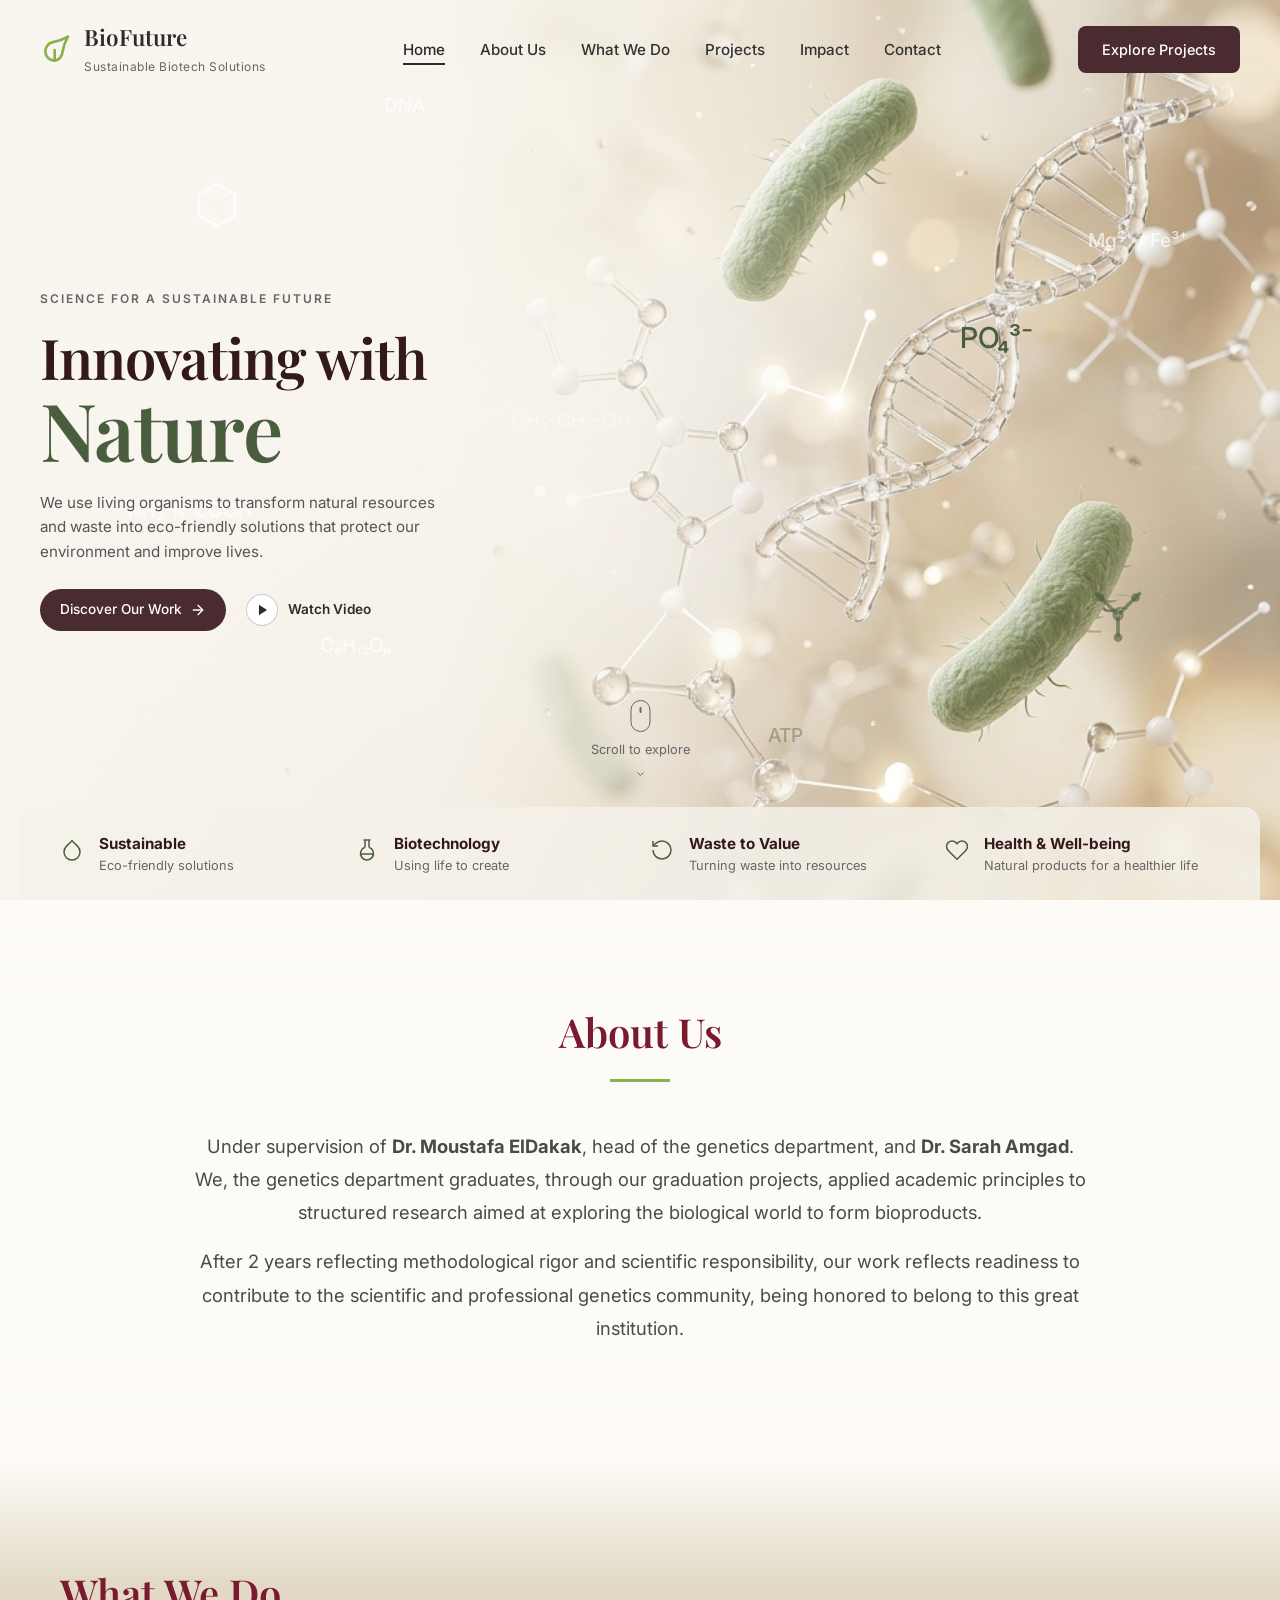
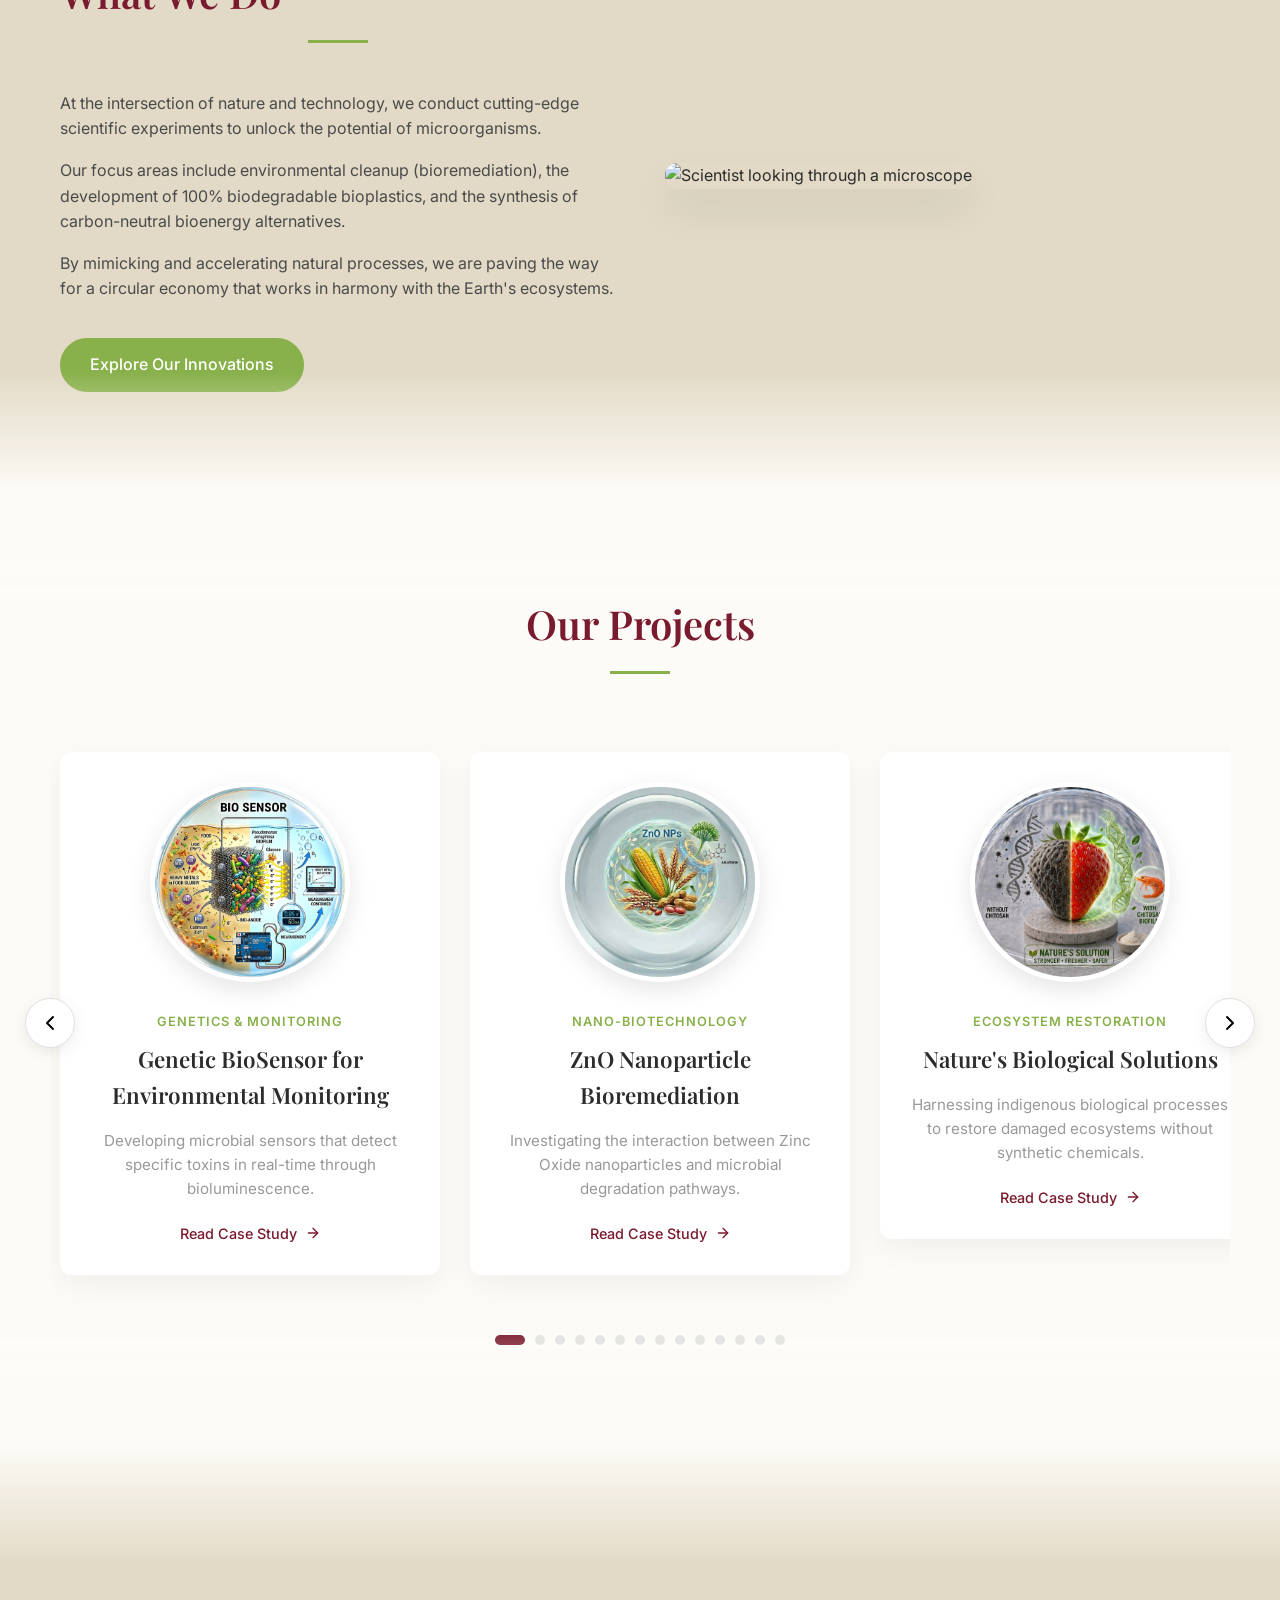
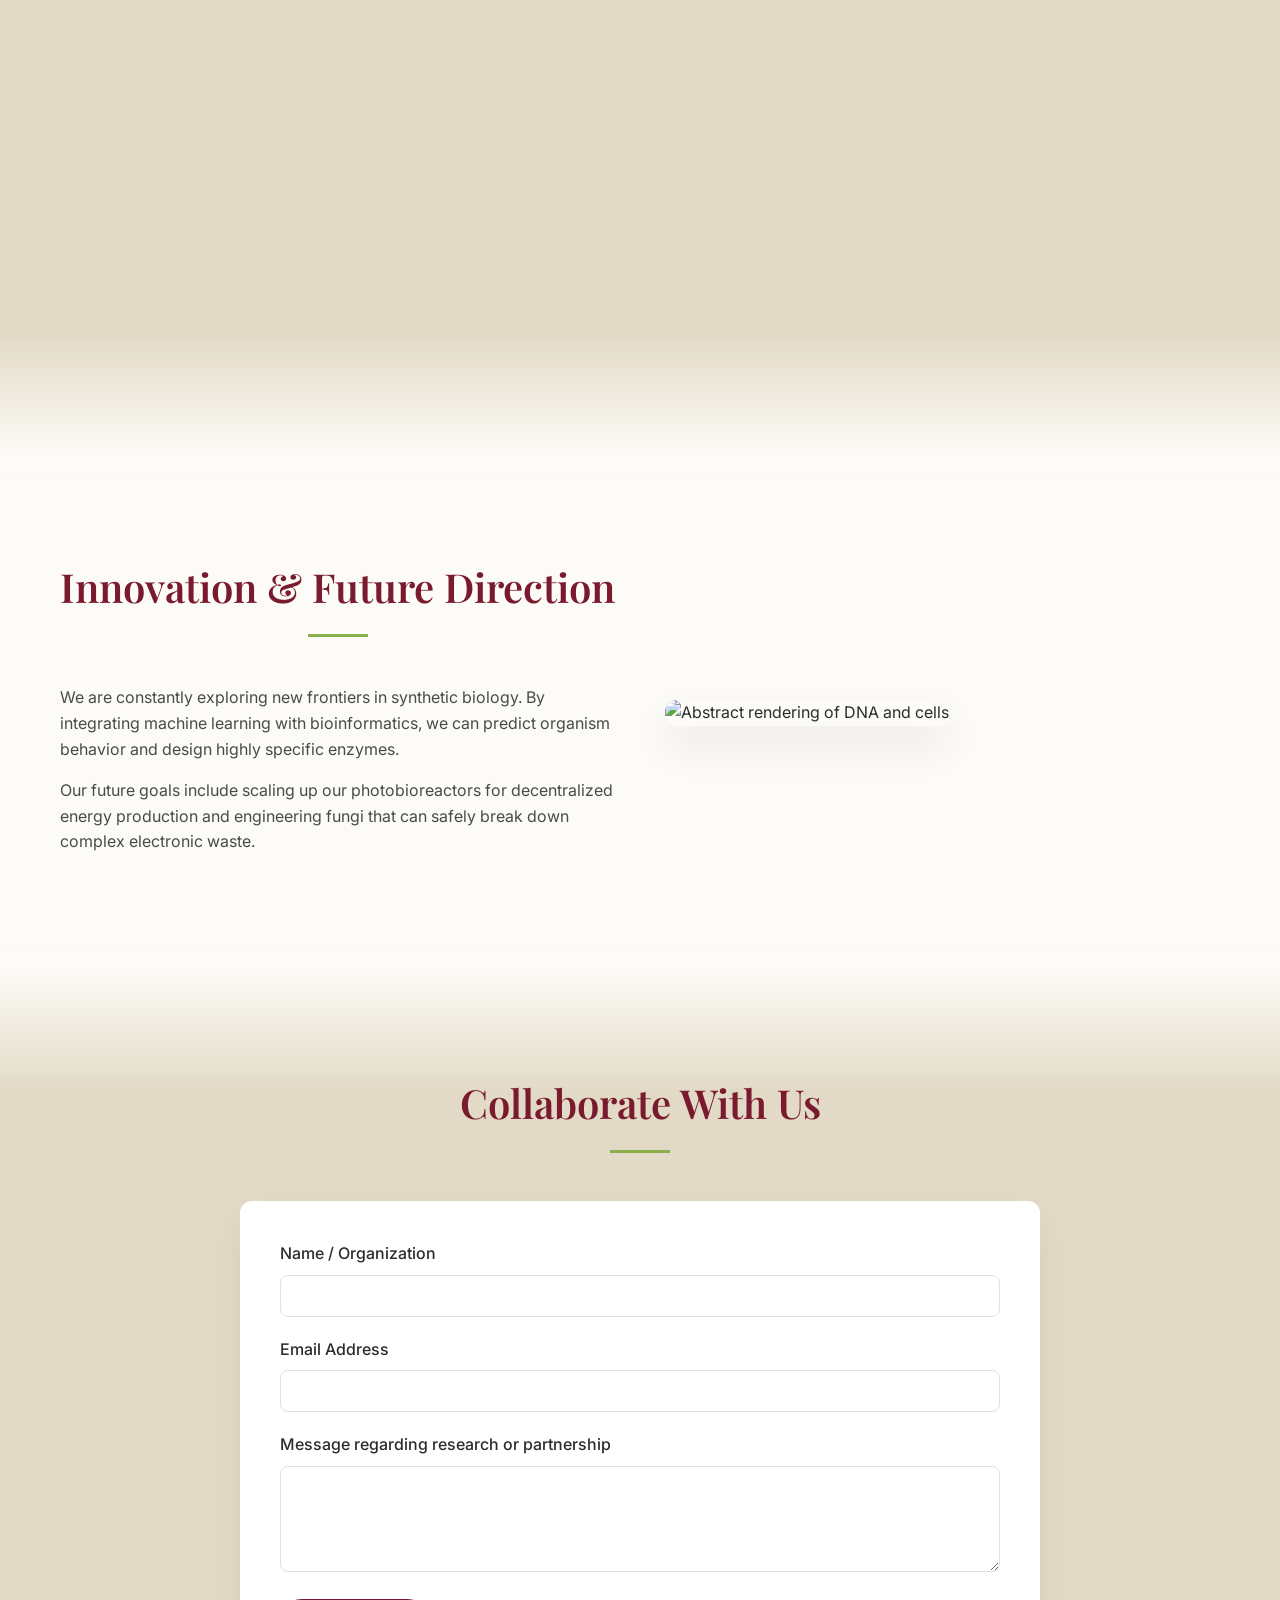
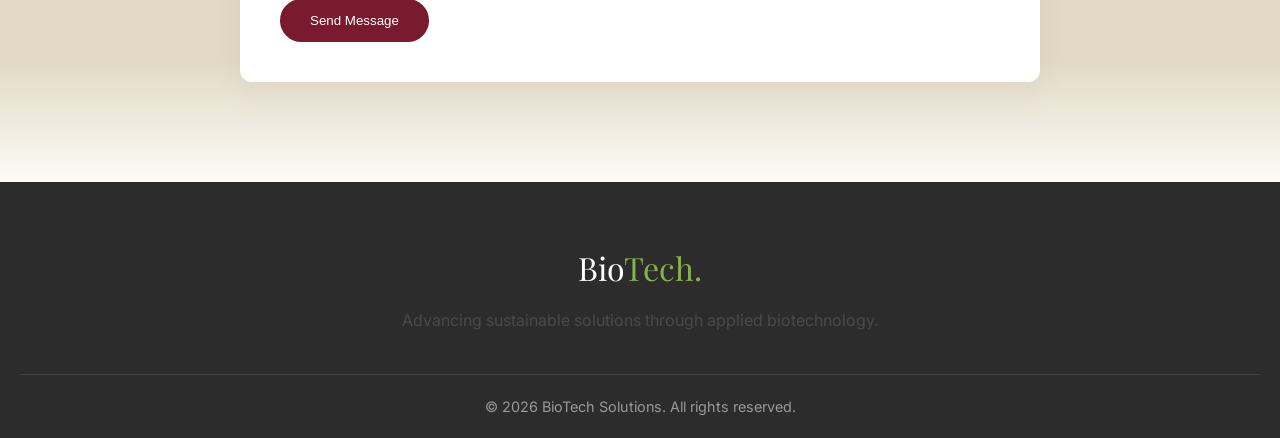
==== project.html @ c6e73db9 "Initial commit" ====
<!DOCTYPE html>
<html lang="en">
<head>
    <meta charset="UTF-8">
    <meta name="viewport" content="width=device-width, initial-scale=1.0">
    <title>Project Details | BioTech Solutions</title>
    <link rel="stylesheet" href="css/style.css">
</head>
<body>

    <!-- Navigation -->
    <nav class="navbar" id="navbar">
        <div class="nav-container">
            <a href="index.html" class="logo">Bio<span>Tech.</span></a>
            <ul class="nav-links" id="navLinks">
                <li><a href="index.html#home">Home</a></li>
                <li><a href="index.html#projects">All Projects</a></li>
            </ul>
            <button class="mobile-menu-btn" id="mobileMenuBtn">
                <svg xmlns="http://www.w3.org/2000/svg" width="24" height="24" viewBox="0 0 24 24" fill="none" stroke="currentColor" stroke-width="2" stroke-linecap="round" stroke-linejoin="round"><line x1="3" y1="12" x2="21" y2="12"></line><line x1="3" y1="6" x2="21" y2="6"></line><line x1="3" y1="18" x2="21" y2="18"></line></svg>
            </button>
        </div>
    </nav>

    <!-- Project Header -->
    <header class="project-header">
        <div class="container fade-in">
            <span class="category" id="projectCategory">Category</span>
            <h1 id="projectTitle">Project Title</h1>
            <p id="projectShortDesc" style="font-size: 1.2rem; color: #555; max-width: 700px; margin: 0 auto;">Short description goes here.</p>
        </div>
    </header>

    <!-- Project Body -->
    <main class="project-body">
        
        <div class="content-block fade-in">
            <h2>🧠 The Problem</h2>
            <p id="projectProblem">Loading problem statement...</p>
        </div>

        <div class="content-block fade-in">
            <h2>🔬 Methodology</h2>
            <p id="projectMethodology">Loading methodology...</p>
        </div>

        <div class="content-block fade-in">
            <h2>📊 Results</h2>
            <p id="projectResults">Loading results...</p>
        </div>

        <div class="content-block fade-in">
            <h2>🧾 Conclusion</h2>
            <p id="projectConclusion">Loading conclusion...</p>
        </div>

        <div class="content-block fade-in" id="projectMediaSection">
            <h2>Media & Resources</h2>
            
            <div class="project-gallery" id="projectGallery">
                <!-- Images injected here -->
            </div>

            <div class="pdf-download" id="projectPdf" style="display: none;">
                <svg xmlns="http://www.w3.org/2000/svg" width="32" height="32" viewBox="0 0 24 24" fill="none" stroke="var(--accent-main)" stroke-width="2" stroke-linecap="round" stroke-linejoin="round"><path d="M14 2H6a2 2 0 0 0-2 2v16a2 2 0 0 0 2 2h12a2 2 0 0 0 2-2V8z"></path><polyline points="14 2 14 8 20 8"></polyline><line x1="16" y1="13" x2="8" y2="13"></line><line x1="16" y1="17" x2="8" y2="17"></line><polyline points="10 9 9 9 8 9"></polyline></svg>
                <div>
                    <h4 style="margin-bottom: 5px;">Project Report</h4>
                    <a href="#" id="pdfLink" class="project-link" target="_blank" download>
                        Download PDF File
                    </a>
                </div>
            </div>
        </div>

    </main>

    <!-- Footer -->
    <footer>
        <div class="footer-content">
            <div class="footer-logo">Bio<span>Tech.</span></div>
            <p>Advancing sustainable solutions through applied biotechnology.</p>
        </div>
        <div class="footer-bottom">
            &copy; 2026 BioTech Solutions. All rights reserved.
        </div>
    </footer>

    <!-- Scripts -->
    <script src="js/projects-data.js"></script>
    <script src="js/main.js"></script>
    <script src="js/project-loader.js"></script>
</body>
</html>
---- css/style.css ----
@import url('https://fonts.googleapis.com/css2?family=Inter:wght@300;400;500;600&family=Playfair+Display:ital,wght@0,600;1,600&display=swap');

:root {
  /* Color Palette */
  --bg-main: #FDFBF7; /* Ultra Light White Beige */
  --accent-main: #7A1A2E; /* Burgundy / Nabiti */
  --accent-eco: #88B04B; /* Light green */
  --text-dark: #2C2C2C;
  --text-light: #F9F6F0;
  --white: #FFFFFF;
  --gray-light: #E0E0E0;
  --gray-medium: #999999;
  
  /* Typography */
  --font-sans: 'Inter', sans-serif;
  --font-serif: 'Playfair Display', serif;
  
  /* Spacing */
  --section-padding: 100px 20px;
  --card-border-radius: 12px;
  
  /* Transitions */
  --transition-fast: 0.3s ease;
  --transition-slow: 0.6s ease;
}

/* Reset & Base Styles */
* {
  margin: 0;
  padding: 0;
  box-sizing: border-box;
}

html {
  scroll-behavior: smooth;
}

body {
  font-family: var(--font-sans);
  background-color: var(--bg-main);
  color: var(--text-dark);
  line-height: 1.6;
  overflow-x: hidden;
}

h1, h2, h3, h4, h5, h6 {
  font-family: var(--font-serif);
  color: var(--accent-main);
  margin-bottom: 1rem;
  font-weight: 600;
}

p {
  margin-bottom: 1rem;
  color: #4a4a4a;
}

a {
  text-decoration: none;
  color: inherit;
  transition: var(--transition-fast);
}

ul {
  list-style: none;
}

.container {
  max-width: 1200px;
  margin: 0 auto;
  padding: 0 20px;
}

/* Typography Classes */
.section-title {
  font-size: 2.5rem;
  text-align: center;
  margin-bottom: 3rem;
  position: relative;
}

.section-title::after {
  content: '';
  display: block;
  width: 60px;
  height: 3px;
  background-color: var(--accent-eco);
  margin: 15px auto 0;
}

/* Buttons */
.btn {
  display: inline-block;
  padding: 12px 28px;
  background-color: var(--accent-main);
  color: var(--white);
  border-radius: 30px;
  font-weight: 500;
  border: 2px solid var(--accent-main);
  cursor: pointer;
  transition: var(--transition-fast);
}

.btn:hover {
  background-color: transparent;
  color: var(--accent-main);
}

.btn-eco {
  background-color: var(--accent-eco);
  border-color: var(--accent-eco);
}

.btn-eco:hover {
  background-color: transparent;
  color: var(--accent-eco);
}

.btn-outline {
  background-color: transparent;
  border-color: var(--accent-main);
  color: var(--accent-main);
}

.btn-outline:hover {
  background-color: var(--accent-main);
  color: var(--white);
}

/* Navigation */
.navbar {
  position: fixed;
  top: 0;
  left: 0;
  width: 100%;
  padding: 25px 0;
  z-index: 1000;
  transition: var(--transition-fast);
  background-color: transparent;
}

.navbar.scrolled {
  background-color: rgba(249, 246, 240, 0.95);
  backdrop-filter: blur(10px);
  box-shadow: 0 4px 20px rgba(0,0,0,0.05);
  padding: 15px 0;
}

.nav-container {
  display: flex;
  justify-content: space-between;
  align-items: center;
  max-width: 1400px;
  margin: 0 auto;
  padding: 0 40px;
}

.logo {
  display: flex;
  align-items: center;
  gap: 12px;
}

.logo-icon {
  width: 32px;
  height: 32px;
}

.logo-text {
  font-family: var(--font-serif);
  font-size: 1.4rem;
  color: var(--text-dark);
  font-weight: 600;
  line-height: 1.1;
}

.logo-text span {
  font-family: var(--font-sans);
  font-size: 0.75rem;
  color: #666;
  font-weight: 400;
  letter-spacing: 0.5px;
}

.nav-links {
  display: flex;
  gap: 35px;
}

.nav-links li a {
  font-size: 0.95rem;
  font-weight: 500;
  color: #333;
  position: relative;
}

.nav-links li a:hover, .nav-links li a.active {
  color: var(--text-dark);
}

.nav-links li a.active::after {
  content: '';
  position: absolute;
  bottom: -6px;
  left: 0;
  width: 100%;
  height: 2px;
  background-color: var(--text-dark);
}

.nav-btn {
  background-color: #4a2b2f; /* Dark burgundy */
  border-radius: 8px;
  padding: 12px 24px;
  font-size: 0.9rem;
  border: none;
  color: white;
}

.nav-btn:hover {
  background-color: #351e21;
  color: white;
}

.mobile-menu-btn {
  display: none;
  background: none;
  border: none;
  font-size: 1.5rem;
  cursor: pointer;
  color: var(--text-dark);
}

/* Hero Section */
.hero {
  position: sticky;
  top: 0;
  min-height: 100vh;
  display: flex;
  align-items: center;
  padding: 100px 40px 80px; /* Reduced padding to fit screen */
  overflow: hidden;
  z-index: 1;
}

section:not(.hero) {
  position: relative;
  z-index: 10;
  background-color: var(--bg-main);
  /* Soft transition/fade between sections - Top and Bottom */
  mask-image: linear-gradient(to bottom, transparent, black 120px, black calc(100% - 120px), transparent);
  -webkit-mask-image: linear-gradient(to bottom, transparent, black 120px, black calc(100% - 120px), transparent);
}

footer {
  position: relative;
  z-index: 10;
}



.hero-bg-image {
  position: absolute;
  top: 0;
  left: 0;
  width: 100%;
  height: 100%;
  background-image: url('../assets/images/hero_bg.png');
  background-size: cover;
  background-position: center right;
  z-index: 1;
  animation: bgPan 30s infinite alternate ease-in-out;
}

@keyframes bgPan {
  0% { transform: scale(1.05) translate(0, 0); }
  100% { transform: scale(1.1) translate(-2%, 1%); }
}

.hero::after {
  content: '';
  position: absolute;
  top: 0;
  left: 0;
  width: 100%;
  height: 100%;
  background: linear-gradient(90deg, rgba(249,246,240,0.95) 0%, rgba(249,246,240,0.8) 35%, rgba(249,246,240,0) 70%);
  z-index: 2;
}

.hero-container {
  position: relative;
  z-index: 10;
  max-width: 1400px;
  margin: 0 auto;
  width: 100%;
}

.hero-content {
  max-width: 550px;
  text-align: left;
}

.subtitle {
  font-size: 0.75rem;
  letter-spacing: 2px;
  text-transform: uppercase;
  font-weight: 600;
  color: #666;
  margin-bottom: 20px;
}

.hero h1 {
  line-height: 1.05;
  margin-bottom: 20px;
  color: #33181c; /* Very dark burgundy */
  font-family: var(--font-serif);
  font-weight: 600;
  letter-spacing: -1px;
}

.hero h1 .small-title {
  font-size: 3.5rem;
}

.hero h1 .highlight {
  font-size: 5rem;
  color: #4a5d3f; /* Deep nature green */
}

.hero p {
  font-size: 0.95rem;
  margin-bottom: 25px;
  color: #555;
  font-weight: 400;
  line-height: 1.6;
  max-width: 420px;
}

.hero-cta {
  display: flex;
  gap: 20px;
  align-items: center;
  justify-content: flex-start;
}

.btn-main {
  background-color: #4a2b2f;
  color: white;
  border-radius: 30px;
  padding: 10px 20px;
  font-size: 0.85rem;
  font-weight: 500;
  display: inline-flex;
  align-items: center;
  border: none;
}

.btn-main:hover {
  background-color: #351e21;
  color: white;
}

.btn-play {
  display: inline-flex;
  align-items: center;
  gap: 10px;
  font-weight: 600;
  font-size: 0.85rem;
  color: var(--text-dark);
}

.play-icon {
  width: 32px;
  height: 32px;
  border-radius: 50%;
  border: 1px solid rgba(0,0,0,0.2);
  background-color: white;
  display: flex;
  align-items: center;
  justify-content: center;
  transition: var(--transition-fast);
}

.btn-play:hover .play-icon {
  background-color: #fff;
  border-color: #fff;
  box-shadow: 0 4px 10px rgba(0,0,0,0.1);
}

.scroll-indicator {
  position: absolute;
  bottom: 120px;
  left: 50%;
  transform: translateX(-50%);
  z-index: 10;
  display: flex;
  flex-direction: column;
  align-items: center;
  gap: 8px;
  font-size: 0.8rem;
  color: #666;
  opacity: 0.8;
}

.scroll-indicator .mouse {
  width: 20px;
  height: 32px;
  border: 1.5px solid #666;
  border-radius: 10px;
  position: relative;
}

.scroll-indicator .mouse::before {
  content: '';
  position: absolute;
  top: 6px;
  left: 50%;
  transform: translateX(-50%);
  width: 2px;
  height: 6px;
  background-color: #666;
  border-radius: 2px;
  animation: scroll 2s infinite;
}

@keyframes scroll {
  0% { transform: translate(-50%, 0); opacity: 1; }
  100% { transform: translate(-50%, 8px); opacity: 0; }
}

.hero-info-bar {
  position: absolute;
  bottom: 0;
  left: 50%;
  transform: translateX(-50%);
  width: calc(100% - 40px);
  max-width: 1400px;
  background: rgba(245, 241, 233, 0.85);
  backdrop-filter: blur(10px);
  border-radius: 16px 16px 0 0;
  padding: 25px 40px;
  display: grid;
  grid-template-columns: repeat(4, 1fr);
  gap: 20px;
  z-index: 5;
  opacity: 0;
  animation: infoBarFade 0.8s 0.3s forwards ease-out;
  transition: opacity 0.4s ease, visibility 0.4s ease;
}

body.scrolled .hero-info-bar,
body.scrolled .scroll-indicator {
  opacity: 0 !important;
  visibility: hidden;
  pointer-events: none;
  display: none !important;
}

@keyframes infoBarFade {
  0% { transform: translate(-50%, 30px); opacity: 0; }
  100% { transform: translate(-50%, 0); opacity: 1; }
}

.info-item {
  display: flex;
  align-items: center;
  gap: 15px;
}

.info-item .icon {
  color: #4a5d3f;
}

.info-item .text strong {
  display: block;
  font-size: 0.95rem;
  color: #33181c;
  margin-bottom: 2px;
}

.info-item .text p {
  margin: 0;
  font-size: 0.8rem;
  color: #666;
  line-height: 1.3;
}

/* Sections Common */
section {
  padding: var(--section-padding);
}

section.section-bg-white {
  background-color: #e2dac6 !important;
}

/* Two Column Layout */
.two-column {
  display: grid;
  grid-template-columns: 1fr 1fr;
  gap: 50px;
  align-items: center;
}

.two-column.reverse img {
  order: -1;
}

.image-wrapper img {
  width: 100%;
  border-radius: var(--card-border-radius);
  box-shadow: 0 20px 40px rgba(0,0,0,0.08);
}

/* Projects Section - Slider */
.projects-slider-wrapper {
  position: relative;
  display: flex;
  align-items: center;
  margin: 0 -10px;
}

.slider-container {
  display: flex !important; /* Force flex for slider */
  grid-template-columns: none !important; /* Override grid */
  overflow-x: auto;
  scroll-behavior: smooth;
  gap: 30px;
  padding: 30px 10px 50px;
  scrollbar-width: none;
  -ms-overflow-style: none;
  width: 100%;
}

.slider-container::-webkit-scrollbar {
  display: none;
}

.slider-container .project-card {
  min-width: 380px;
  max-width: 380px;
  flex: 0 0 auto;
}

.slider-control {
  background: var(--white);
  border: 1px solid var(--gray-light);
  width: 50px;
  height: 50px;
  border-radius: 50%;
  display: flex;
  align-items: center;
  justify-content: center;
  cursor: pointer;
  transition: var(--transition-fast);
  z-index: 10;
  box-shadow: 0 4px 15px rgba(0,0,0,0.08);
  position: absolute;
  top: 50%;
  transform: translateY(-50%);
}

.prev-btn { left: -25px; }
.next-btn { right: -25px; }

.slider-control:hover {
  background: var(--accent-main);
  color: var(--white);
  border-color: var(--accent-main);
  transform: translateY(-50%) scale(1.1);
}

.slider-dots {
  display: flex;
  justify-content: center;
  gap: 10px;
  margin-top: 10px;
}

.dot {
  width: 10px;
  height: 10px;
  border-radius: 50%;
  background: var(--gray-light);
  cursor: pointer;
  transition: all var(--transition-fast);
}

.dot.active {
  background: var(--accent-main);
  width: 30px;
  border-radius: 5px;
}

.project-card {
  background-color: var(--white);
  border-radius: var(--card-border-radius);
  overflow: hidden;
  box-shadow: 0 10px 30px rgba(0,0,0,0.05);
  transition: transform var(--transition-fast), box-shadow var(--transition-fast);
  cursor: pointer;
  display: flex;
  flex-direction: column;
  height: 100%;
}

.project-card:hover {
  transform: translateY(-10px);
  box-shadow: 0 20px 40px rgba(0,0,0,0.1);
}

.project-image {
  height: 200px;
  width: 200px;
  margin: 30px auto 10px;
  border-radius: 50%;
  background-color: var(--gray-light);
  overflow: hidden;
  border: 5px solid var(--white);
  box-shadow: 0 8px 25px rgba(0,0,0,0.1);
}

.project-image img {
  width: 100%;
  height: 100%;
  object-fit: cover;
  transition: transform var(--transition-slow);
}

.project-card:hover .project-image img {
  transform: scale(1.1);
}

.project-content {
  padding: 20px 25px 30px;
  display: flex;
  flex-direction: column;
  align-items: center;
  text-align: center;
  flex-grow: 1;
}

.project-category {
  font-size: 0.8rem;
  text-transform: uppercase;
  letter-spacing: 1px;
  color: var(--accent-eco);
  margin-bottom: 10px;
  font-weight: 600;
}

.project-title {
  font-size: 1.4rem;
  margin-bottom: 15px;
  color: var(--text-dark);
}

.project-desc {
  font-size: 0.95rem;
  color: var(--gray-medium);
  margin-bottom: 20px;
  flex-grow: 1;
}

.project-link {
  display: inline-flex;
  align-items: center;
  gap: 8px;
  color: var(--accent-main);
  font-weight: 500;
  font-size: 0.9rem;
}

.project-link svg {
  width: 16px;
  height: 16px;
  transition: transform var(--transition-fast);
}

.project-card:hover .project-link svg {
  transform: translateX(5px);
}

/* Impact & Innovation (Cards) */
.features-grid {
  display: grid;
  grid-template-columns: repeat(auto-fit, minmax(250px, 1fr));
  gap: 30px;
}

.feature-card {
  padding: 30px;
  background-color: var(--white);
  border-radius: var(--card-border-radius);
  text-align: center;
  border: 1px solid var(--gray-light);
  transition: var(--transition-fast);
}

.feature-card:hover {
  border-color: var(--accent-eco);
  box-shadow: 0 10px 20px rgba(136, 176, 75, 0.1);
}

.feature-icon {
  width: 60px;
  height: 60px;
  margin: 0 auto 20px;
  color: var(--accent-main);
  display: flex;
  align-items: center;
  justify-content: center;
}

.feature-icon svg {
  width: 100%;
  height: 100%;
}

/* Contact */
.contact-container {
  max-width: 800px;
  margin: 0 auto;
  background: var(--white);
  padding: 40px;
  border-radius: var(--card-border-radius);
  box-shadow: 0 15px 35px rgba(0,0,0,0.05);
}

.form-group {
  margin-bottom: 20px;
}

.form-group label {
  display: block;
  margin-bottom: 8px;
  font-weight: 500;
}

.form-group input,
.form-group textarea {
  width: 100%;
  padding: 12px 15px;
  border: 1px solid var(--gray-light);
  border-radius: 8px;
  font-family: var(--font-sans);
  transition: border-color var(--transition-fast);
}

.form-group input:focus,
.form-group textarea:focus {
  outline: none;
  border-color: var(--accent-main);
}

/* Footer */
footer {
  background-color: var(--text-dark);
  color: var(--white);
  padding: 60px 20px 20px;
  text-align: center;
}

.footer-content {
  max-width: 1200px;
  margin: 0 auto;
  margin-bottom: 40px;
}

.footer-logo {
  font-family: var(--font-serif);
  font-size: 2rem;
  color: var(--white);
  margin-bottom: 15px;
}

.footer-logo span {
  color: var(--accent-eco);
}

.footer-bottom {
  border-top: 1px solid rgba(255,255,255,0.1);
  padding-top: 20px;
  font-size: 0.9rem;
  color: var(--gray-medium);
}

/* Project Details Page */
.project-header {
  padding: 150px 20px 80px;
  background-color: var(--bg-main);
  text-align: center;
}

.project-header .category {
  color: var(--accent-eco);
  font-weight: 600;
  letter-spacing: 2px;
  text-transform: uppercase;
  margin-bottom: 10px;
  display: inline-block;
}

.project-header h1 {
  font-size: 3.5rem;
  max-width: 900px;
  margin: 0 auto 20px;
}

.project-body {
  max-width: 800px;
  margin: 0 auto;
  padding: 60px 20px;
}

.content-block {
  margin-bottom: 50px;
}

.content-block h2 {
  font-size: 2rem;
  border-bottom: 1px solid var(--gray-light);
  padding-bottom: 15px;
  margin-bottom: 20px;
}

.content-block p {
  font-size: 1.1rem;
}

.project-gallery {
  display: grid;
  grid-template-columns: 1fr 1fr;
  gap: 20px;
  margin-top: 40px;
}

.project-gallery img {
  width: 100%;
  border-radius: var(--card-border-radius);
  height: 300px;
  object-fit: cover;
}

.pdf-download {
  display: flex;
  align-items: center;
  gap: 15px;
  padding: 20px;
  background-color: var(--white);
  border: 1px solid var(--gray-light);
  border-radius: var(--card-border-radius);
  margin-top: 40px;
}

/* Utilities */
.fade-in {
  opacity: 0;
  transform: translateY(30px);
  transition: opacity 0.8s ease, transform 0.8s ease;
}

.fade-in.visible {
  opacity: 1;
  transform: translateY(0);
}

/* Responsive */
@media (max-width: 1200px) {
  .hero-info-bar {
    grid-template-columns: repeat(4, 1fr);
    width: 100%;
    background: transparent;
    backdrop-filter: none;
    border: none;
    padding: 10px 5px;
    gap: 10px;
    bottom: 20px;
    justify-items: center;
  }
  
  .info-item {
    flex-direction: column;
    background: rgba(245, 241, 233, 0.98);
    width: 100px;
    height: 100px;
    border-radius: 50%;
    justify-content: center;
    align-items: center;
    padding: 2px;
    text-align: center;
    margin: 0;
    box-shadow: 0 5px 15px rgba(0,0,0,0.1);
    gap: 0; /* Remove gap */
  }

  .info-item .icon { 
    margin-bottom: -2px; /* Tighten space */
    transform: scale(0.8); 
    height: auto;
    display: flex;
    align-items: center;
  }

  .info-item .text { 
    width: 100%; 
    padding: 0 5px; 
    margin-top: 0;
  }

  .info-item .text strong { 
    font-size: 0.65rem; 
    line-height: 1.1; 
    display: block;
    word-wrap: break-word;
    overflow-wrap: break-word;
    white-space: normal;
    color: var(--text-dark);
    max-width: 85px;
    margin: 0 auto;
  }
  .info-item .text p { display: none; }

  .hero {
    padding-bottom: 140px; 
  }
}

@media (max-width: 992px) {
  .hero h1 { font-size: 3.5rem; }
  .two-column { grid-template-columns: 1fr; }
  .two-column.reverse img { order: 0; }
  .nav-btn { display: none; } /* Hide extra nav button on tablet */
}

@media (max-width: 768px) {
  .nav-links {
    position: fixed;
    top: 0;
    right: -100%;
    width: 250px;
    height: 100vh;
    background-color: var(--white);
    flex-direction: column;
    padding: 80px 30px;
    box-shadow: -5px 0 15px rgba(0,0,0,0.05);
    transition: right var(--transition-fast);
  }
  
  .nav-links.active {
    right: 0;
  }
  
  .mobile-menu-btn {
    display: block;
    z-index: 1001;
  }
  
  .hero {
    position: -webkit-sticky;
    position: sticky; /* Re-enable sticky for reveal effect */
    top: 0;
    z-index: 1;
    padding-bottom: 120px;
    padding-top: 80px;
    min-height: 100vh;
    background-color: var(--white); /* Ensure background is solid */
  }

  section:not(.hero) {
    position: relative;
    z-index: 10;
  }
  
  .hero h1 { font-size: 2.5rem; }
  .hero p { font-size: 1rem; margin-bottom: 25px; }
  .hero-cta { flex-direction: column; align-items: flex-start; gap: 15px; }
  
  .hero-info-bar {
    grid-template-columns: repeat(2, 1fr);
    width: 100%;
    padding: 5px;
    gap: 15px;
    bottom: 20px;
    justify-items: center;
  }
  
  .info-item {
    width: 80px;
    height: 80px;
    padding: 2px;
  }

  .info-item .icon { transform: scale(0.8); margin-bottom: 0; }
  .info-item .text strong { font-size: 0.6rem; }
  
  .scroll-indicator {
    display: none; /* Hide scroll indicator on mobile to save space */
  }

  .project-header h1 { font-size: 2.5rem; }
  .project-gallery { grid-template-columns: 1fr; }
}

/* Floating Elements Animation */
.floating-elements {
  position: absolute;
  top: 0;
  left: 0;
  width: 100%;
  height: 100%;
  pointer-events: none;
  z-index: 5;
  overflow: hidden;
}

.molecule {
  position: absolute;
  font-family: var(--font-sans);
  color: rgba(255, 255, 255, 0.7);
  font-size: 1.2rem;
  font-weight: 500;
  animation: floatRandom 15s infinite ease-in-out alternate;
}

.m1 { top: 20%; left: 15%; animation-duration: 25s; }
.m2 { top: 65%; left: 85%; animation-duration: 30s; animation-delay: -5s; }
.m3 { top: 35%; left: 75%; animation-duration: 22s; font-size: 1.8rem; color: #4a5d3f; }
.m4 { top: 70%; left: 25%; animation-duration: 28s; animation-delay: -10s; }
.m5 { top: 15%; left: 60%; animation-duration: 18s; animation-delay: -2s; }
.m6 { top: 55%; left: 10%; animation-duration: 35s; animation-delay: -15s; }
.m7 { top: 80%; left: 60%; animation-duration: 26s; animation-delay: -8s; color: rgba(74, 93, 63, 0.4); }
.m8 { top: 10%; left: 30%; animation-duration: 20s; animation-delay: -3s; }
.m9 { top: 45%; left: 40%; animation-duration: 32s; animation-delay: -12s; opacity: 0.5; }
.m10 { top: 25%; left: 85%; animation-duration: 24s; animation-delay: -6s; }

@keyframes floatRandom {
  0% { transform: translate(0, 0) rotate(0deg) scale(1); }
  33% { transform: translate(20px, -30px) rotate(15deg) scale(1.1); }
  66% { transform: translate(-15px, 20px) rotate(-10deg) scale(0.9); }
  100% { transform: translate(10px, 35px) rotate(5deg) scale(1); }
}
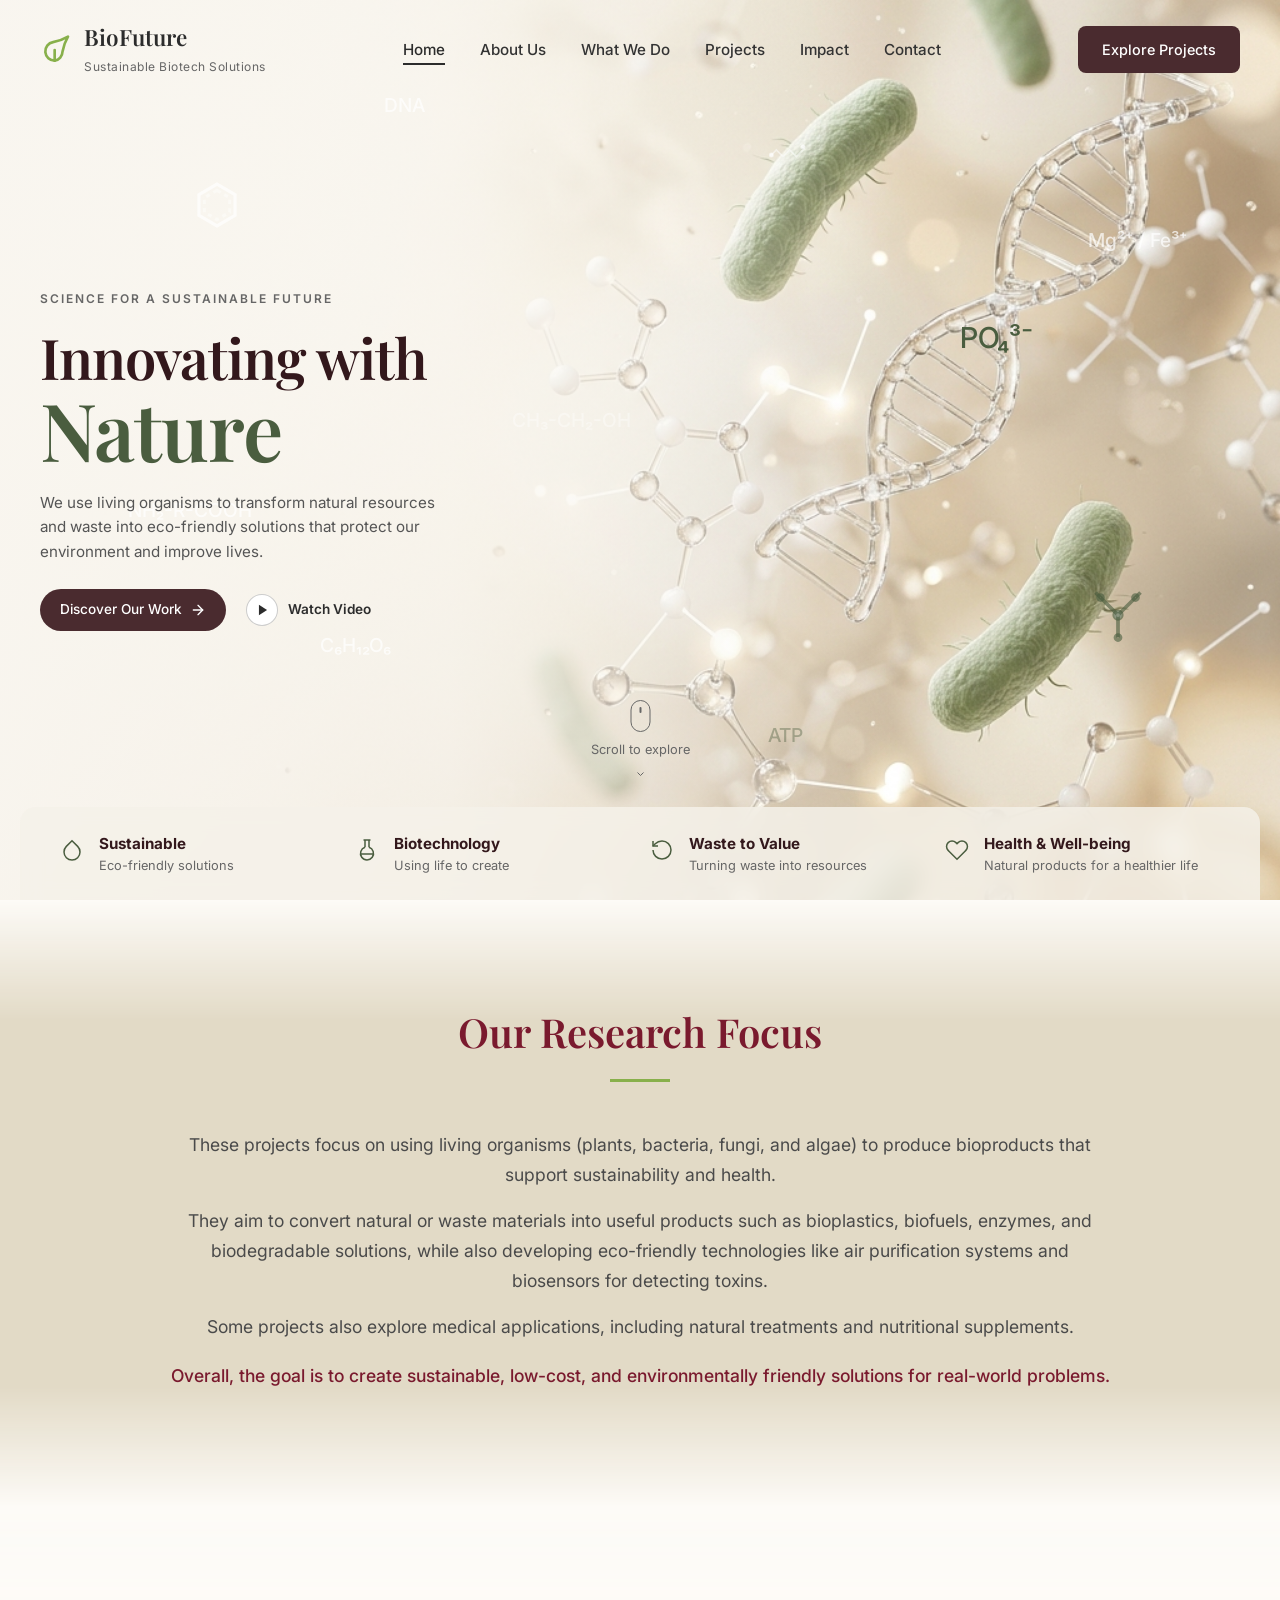
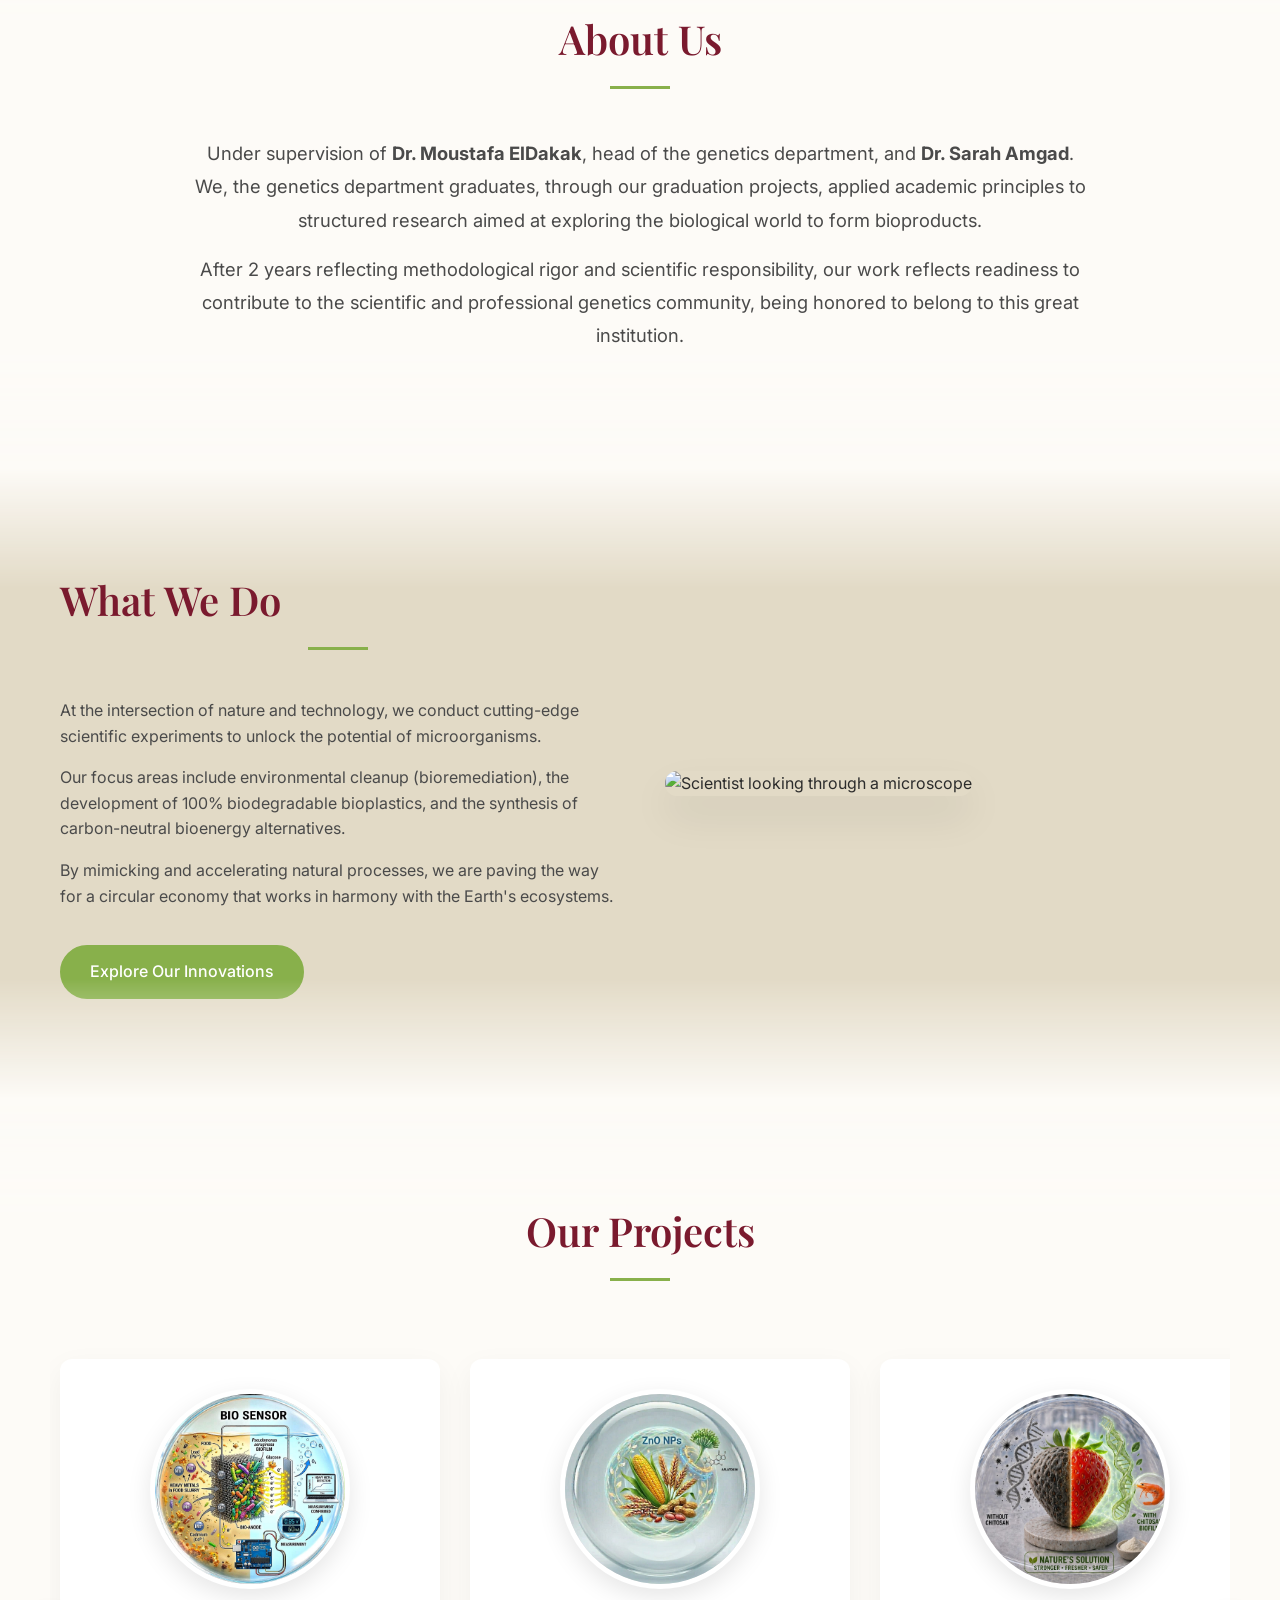
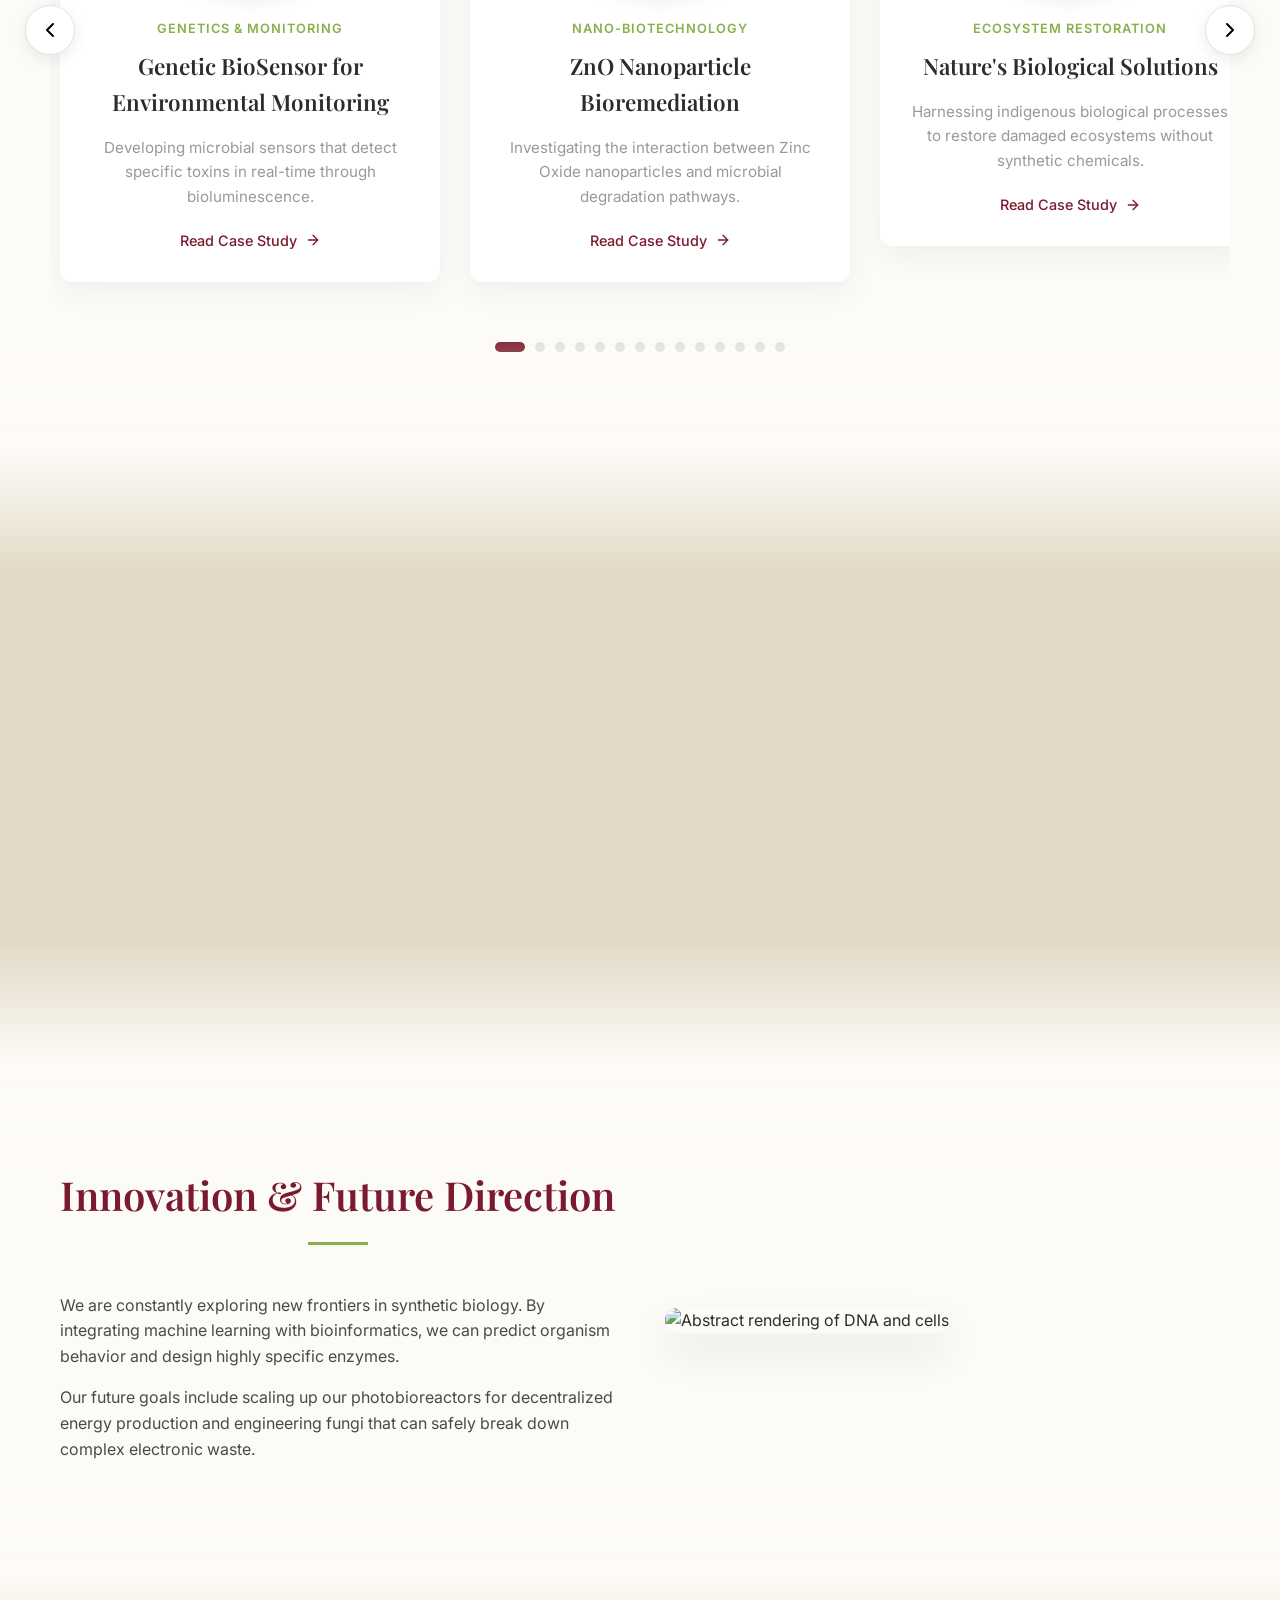
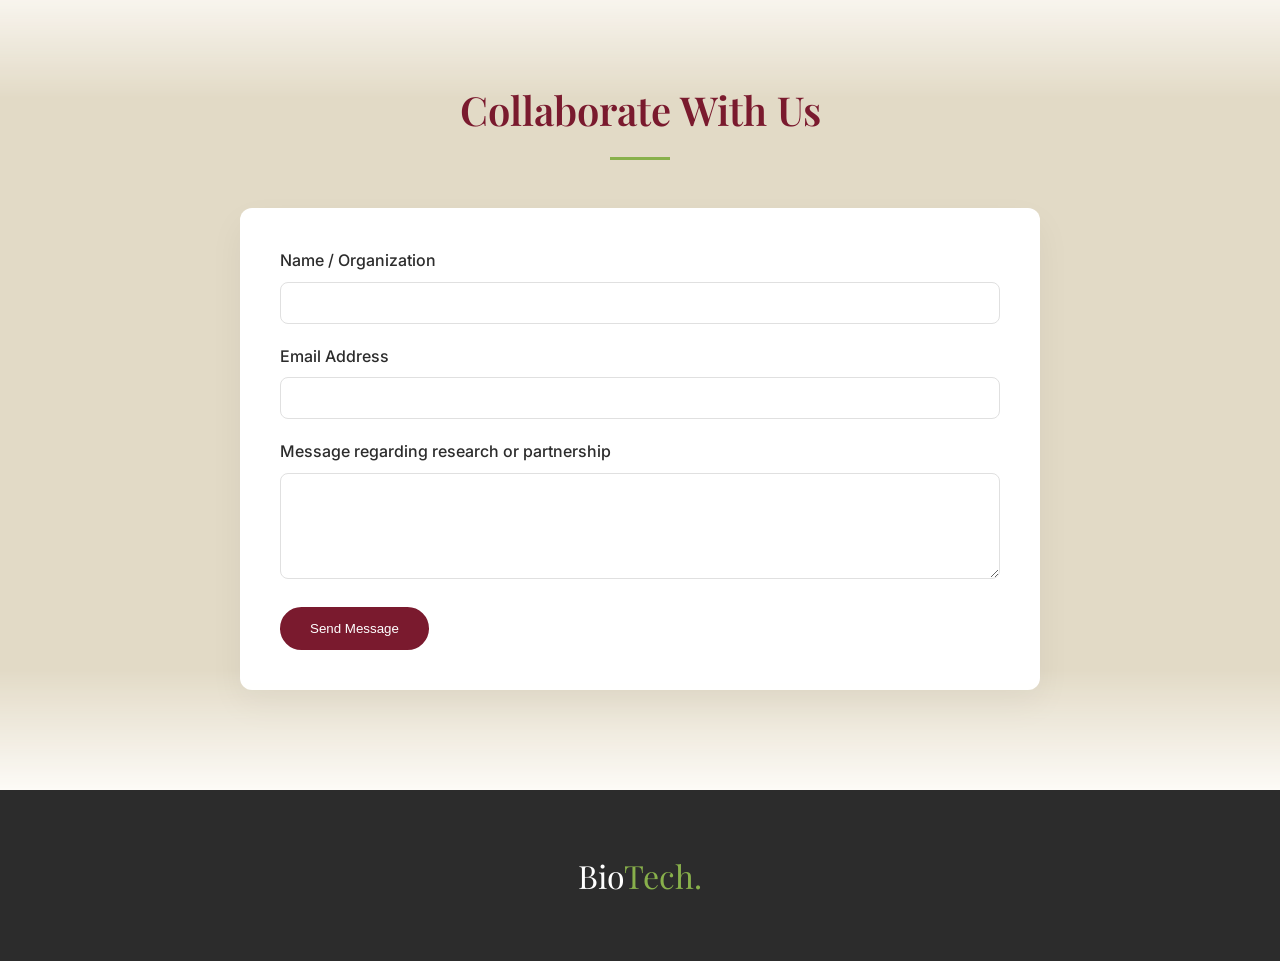
==== commit 53cb055e: "update" ====
--- a/project.html
+++ b/project.html
@@ -11,7 +11,13 @@
     <!-- Navigation -->
     <nav class="navbar" id="navbar">
         <div class="nav-container">
-            <a href="index.html" class="logo">Bio<span>Tech.</span></a>
+            <a href="index.html" class="logo">
+                <svg width="24" height="24" viewBox="0 0 24 24" fill="none" stroke="var(--accent-eco)" stroke-width="2" stroke-linecap="round" stroke-linejoin="round" class="logo-icon">
+                    <path d="M11 20A7 7 0 0 1 9.8 6.1C15.5 5 17 4.4 21 2c-2.4 4-3 5.5-4.1 11.2A7 7 0 0 1 11 20z"></path>
+                    <path d="M11 20V12"></path>
+                </svg>
+                <div class="logo-text" style="color: var(--text-dark);">BioFuture<br><span style="font-size: 0.75rem; color: #666; font-weight: 400;">Sustainable Biotech Solutions</span></div>
+            </a>
             <ul class="nav-links" id="navLinks">
                 <li><a href="index.html#home">Home</a></li>
                 <li><a href="index.html#projects">All Projects</a></li>
@@ -77,7 +83,13 @@
     <!-- Footer -->
     <footer>
         <div class="footer-content">
-            <div class="footer-logo">Bio<span>Tech.</span></div>
+            <div class="footer-logo">
+                <svg width="32" height="32" viewBox="0 0 24 24" fill="none" stroke="var(--accent-eco)" stroke-width="2" stroke-linecap="round" stroke-linejoin="round" style="display: inline-block; vertical-align: middle; margin-right: 10px;">
+                    <path d="M11 20A7 7 0 0 1 9.8 6.1C15.5 5 17 4.4 21 2c-2.4 4-3 5.5-4.1 11.2A7 7 0 0 1 11 20z"></path>
+                    <path d="M11 20V12"></path>
+                </svg>
+                Bio<span>Future.</span>
+            </div>
             <p>Advancing sustainable solutions through applied biotechnology.</p>
         </div>
         <div class="footer-bottom">
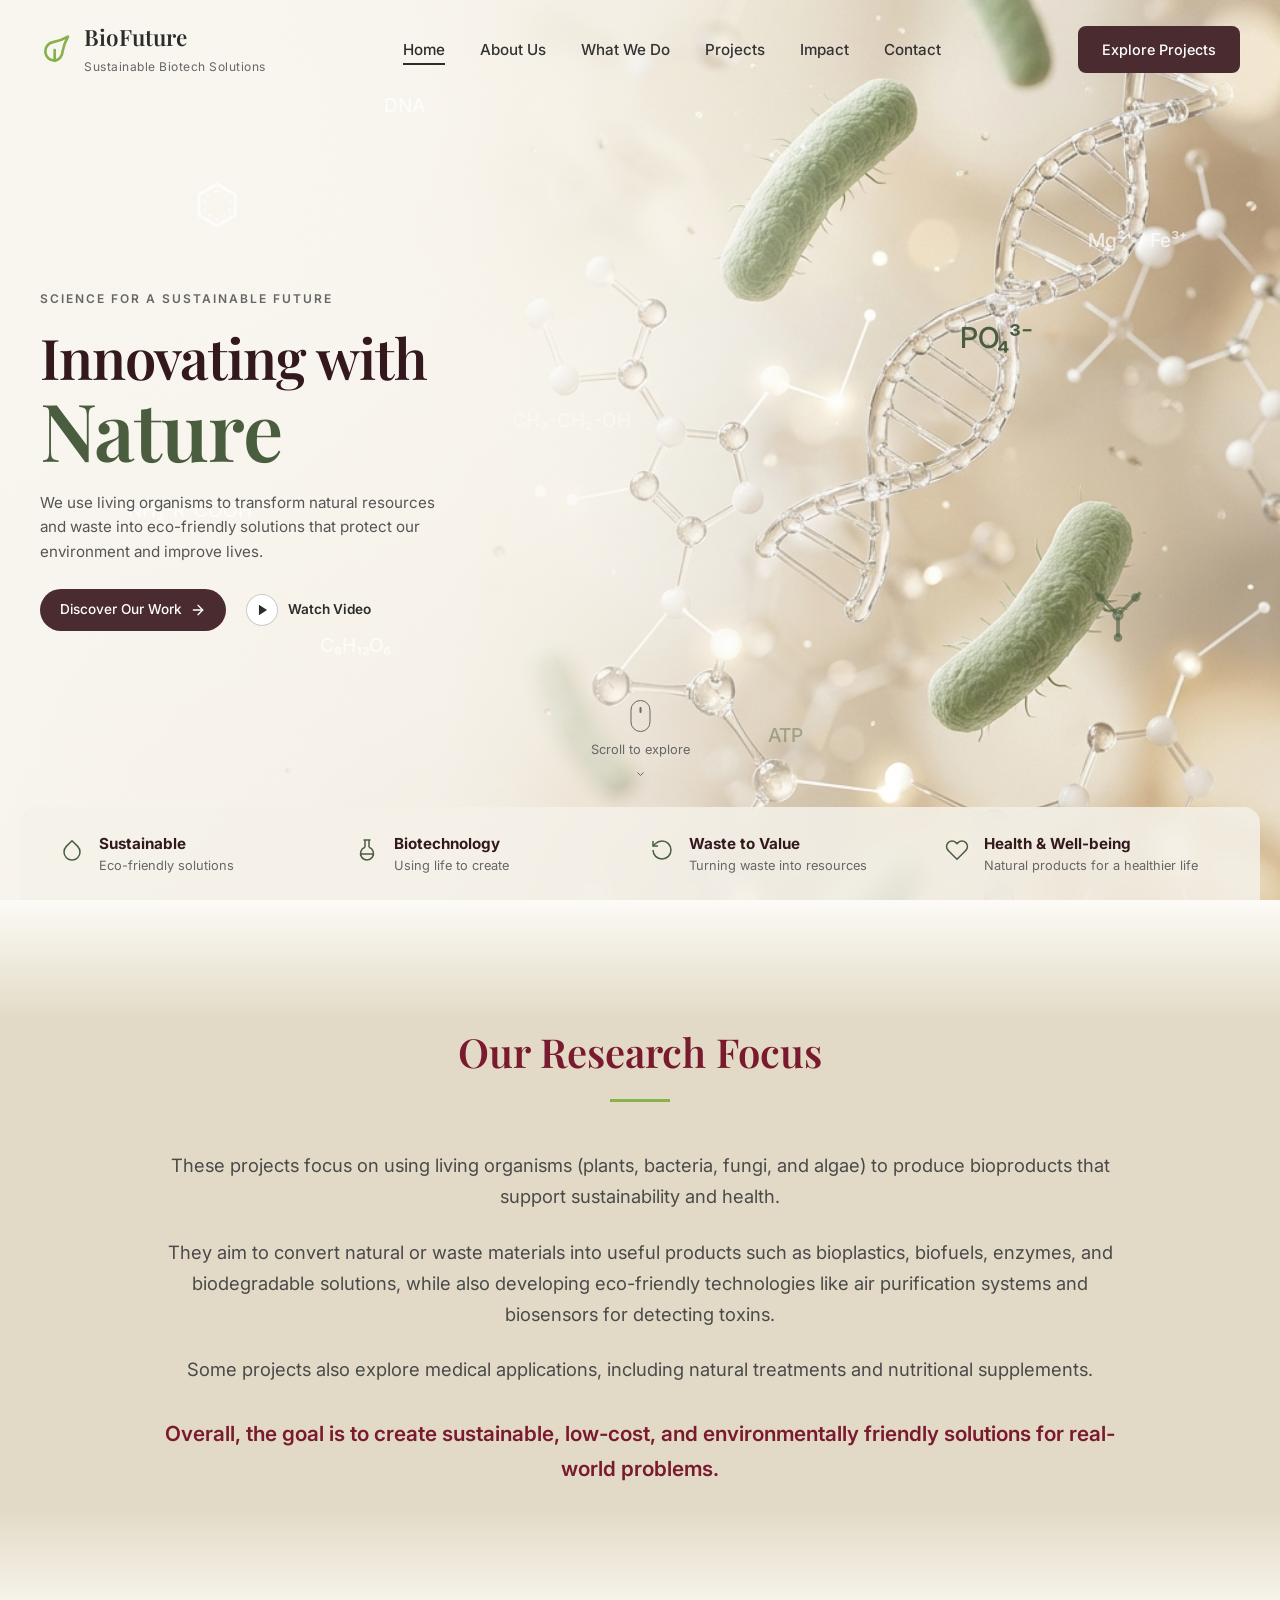
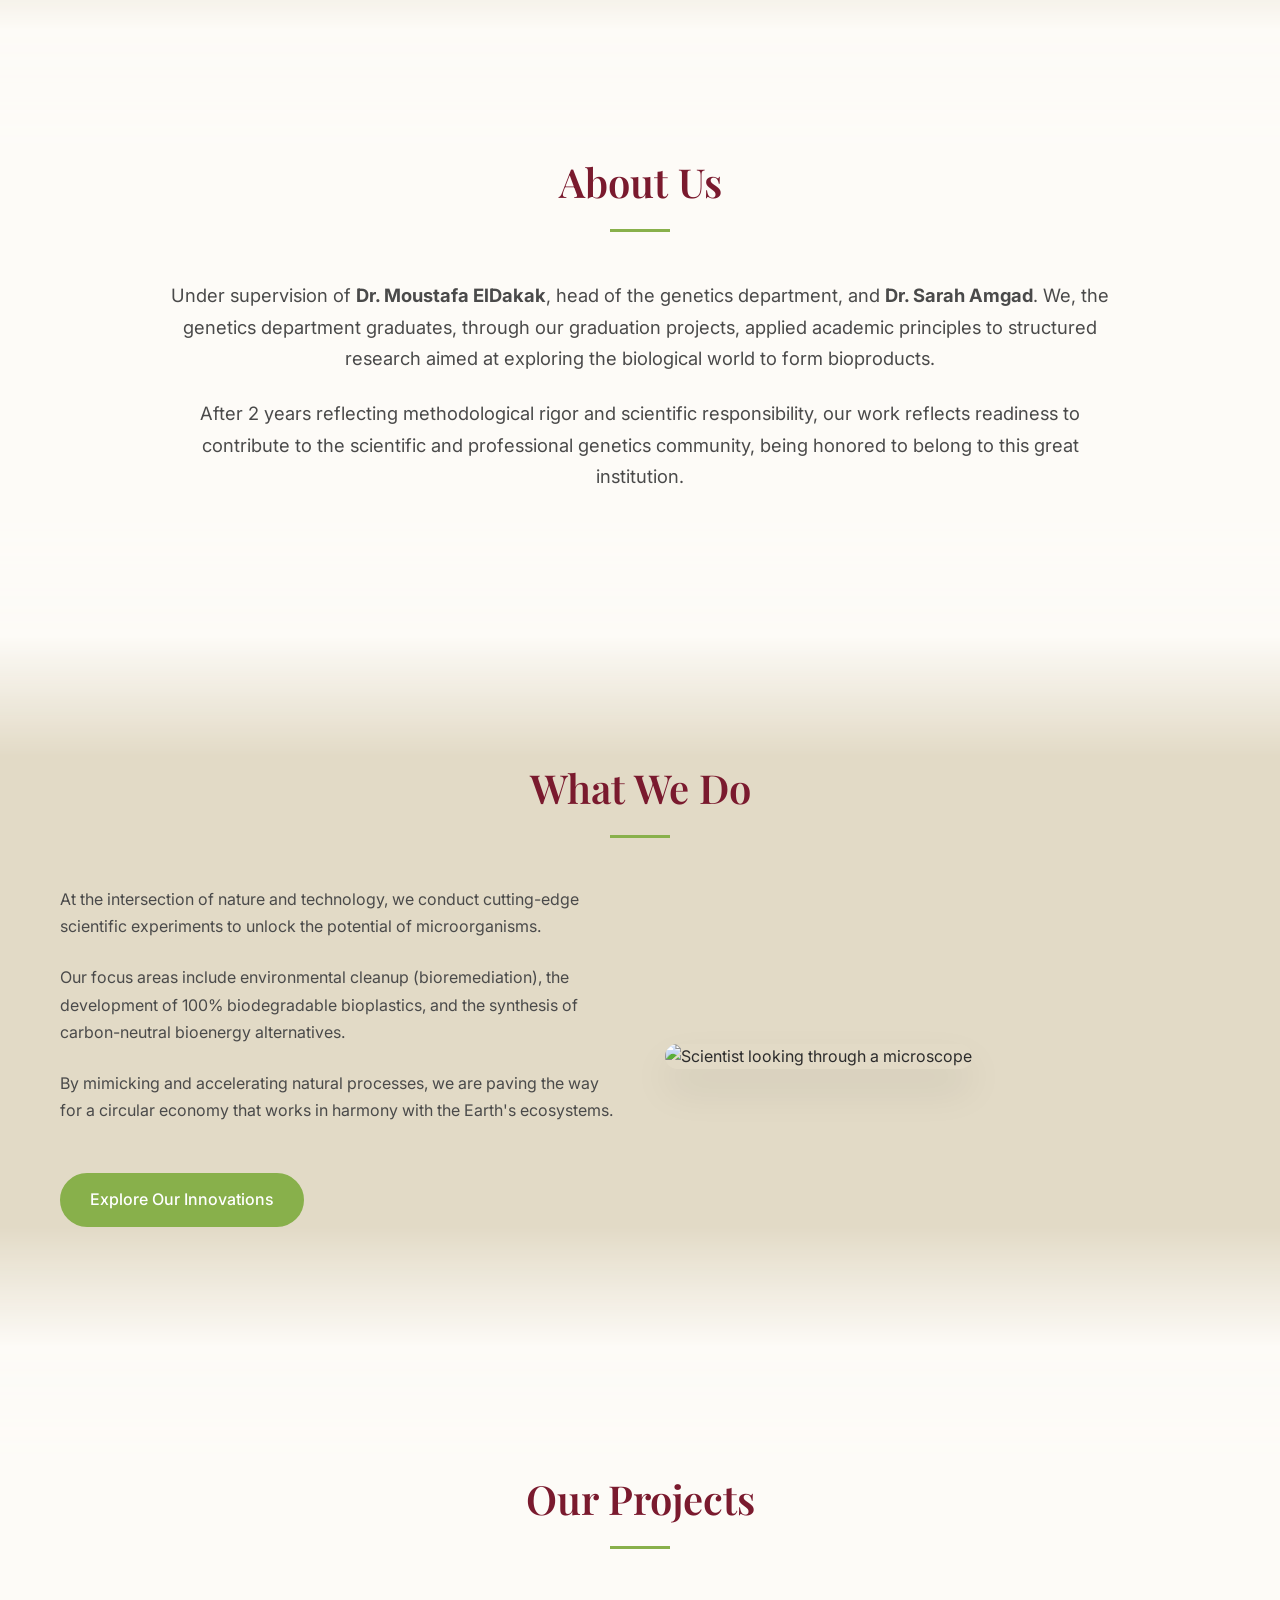
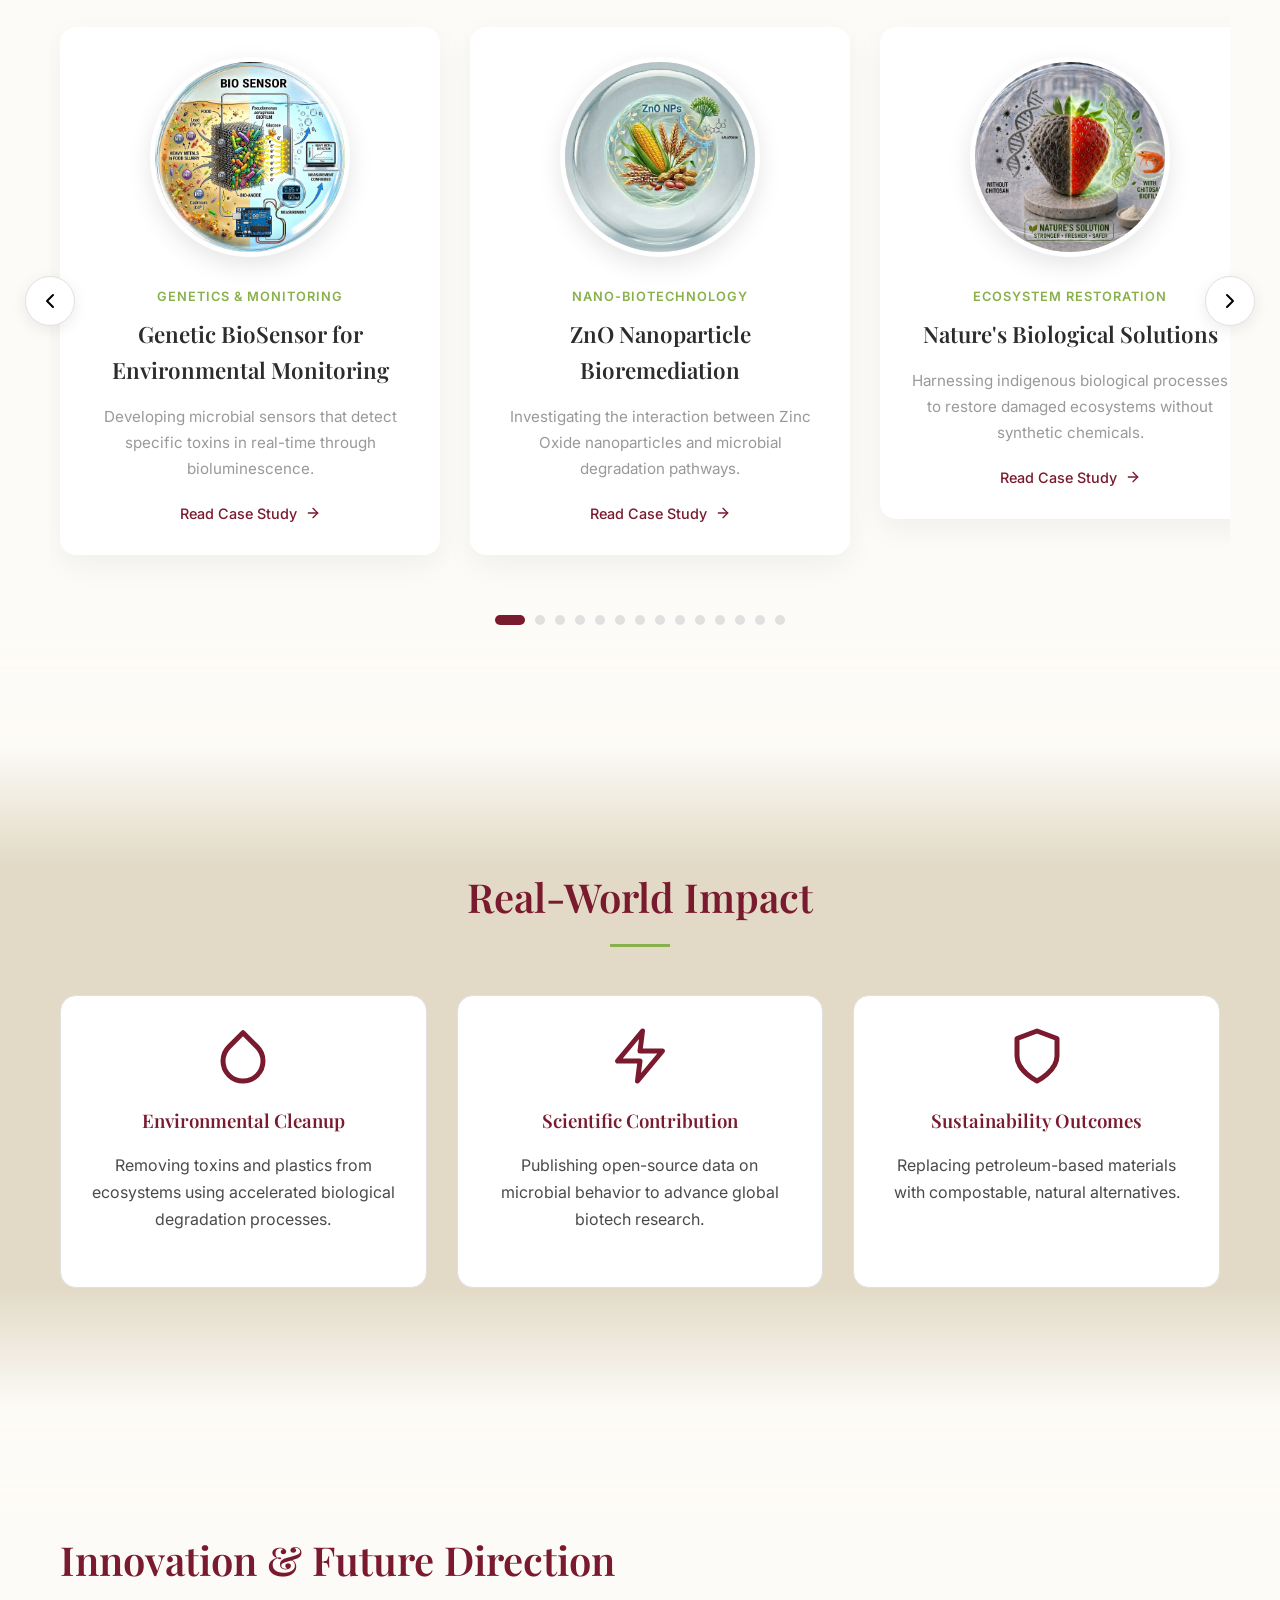
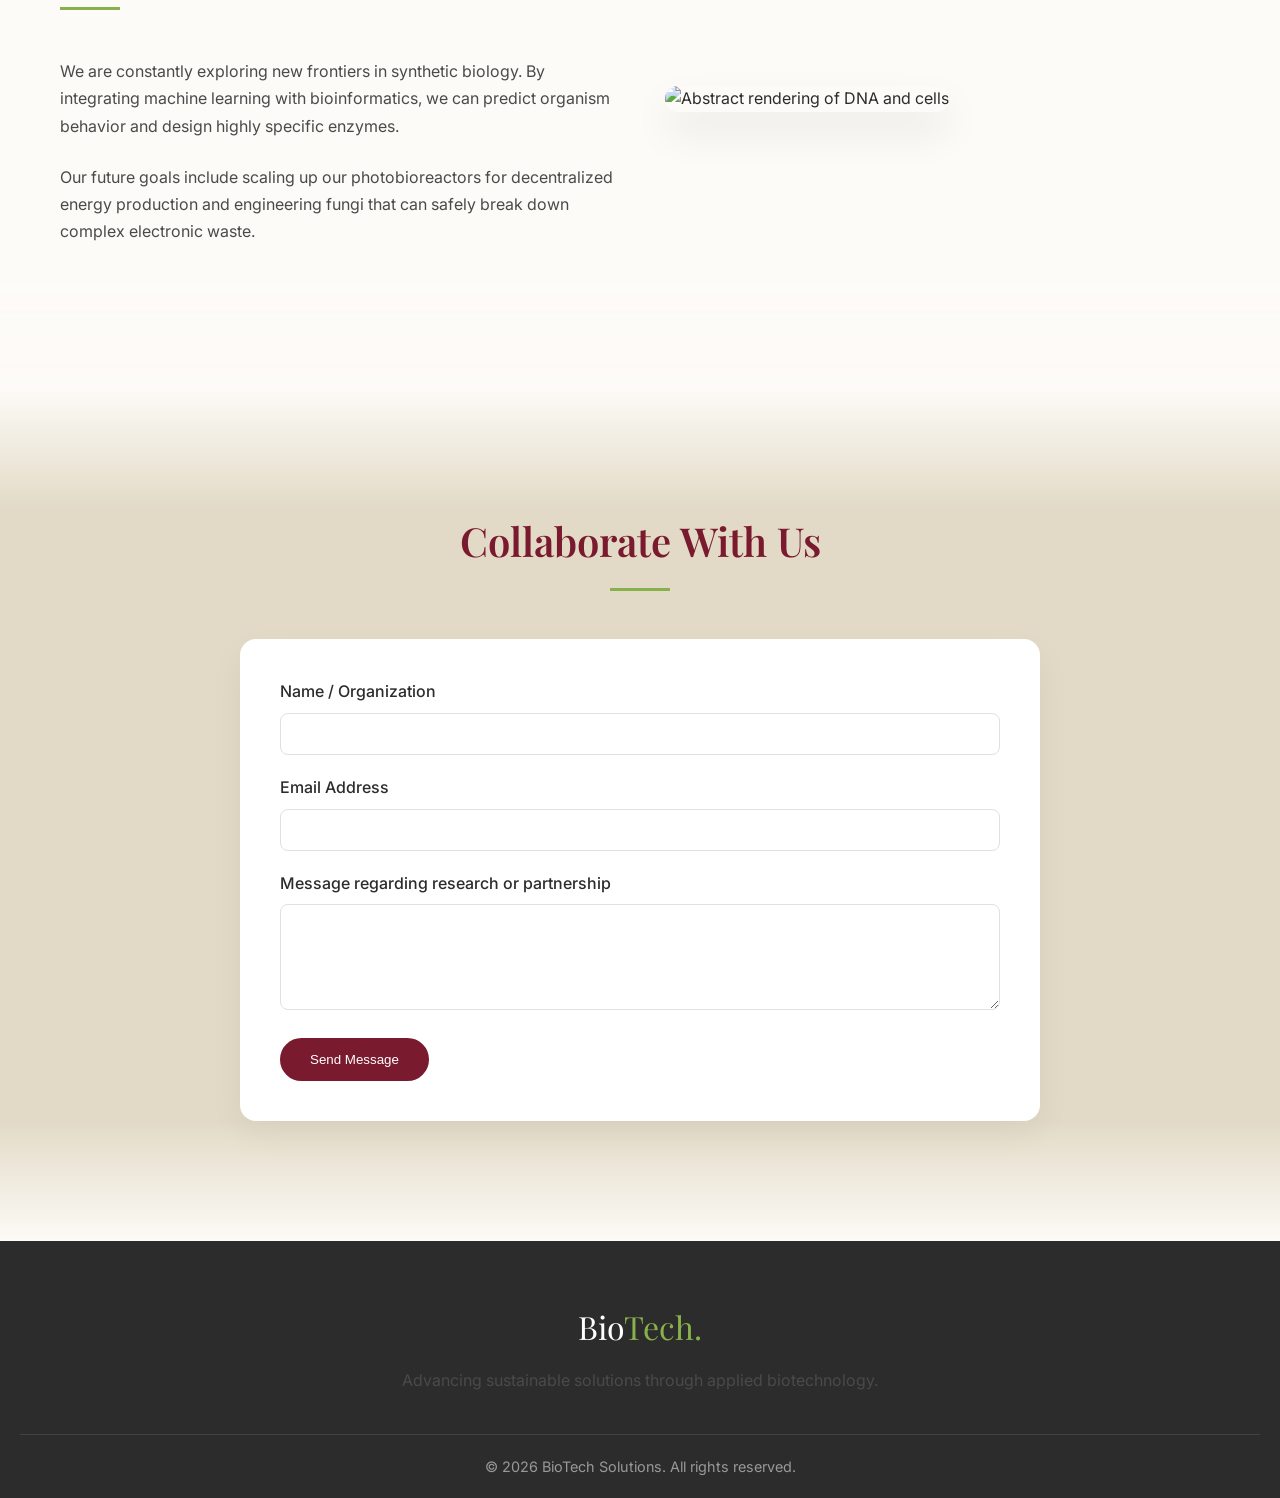
==== commit f618dacc: "change title" ====
--- a/project.html
+++ b/project.html
@@ -6,7 +6,7 @@
     <title>Project Details | BioTech Solutions</title>
     <link rel="stylesheet" href="css/style.css">
 </head>
-<body>
+<body class="project-page">
 
     <!-- Navigation -->
     <nav class="navbar" id="navbar">
@@ -31,9 +31,19 @@
     <!-- Project Header -->
     <header class="project-header">
         <div class="container fade-in">
+            <div id="projectIcon" class="project-header-icon">
+                <img id="projectIconImg" src="" alt="" loading="lazy">
+            </div>
             <span class="category" id="projectCategory">Category</span>
             <h1 id="projectTitle">Project Title</h1>
-            <p id="projectShortDesc" style="font-size: 1.2rem; color: #555; max-width: 700px; margin: 0 auto;">Short description goes here.</p>
+            <p id="projectShortDesc">Short description goes here.</p>
+            
+            <div id="headerActions" class="header-actions" style="display: none; margin-top: 30px;">
+                <a href="#projectVideoSection" class="btn btn-outline" style="display: flex; align-items: center; gap: 10px; margin: 0 auto;">
+                    <svg xmlns="http://www.w3.org/2000/svg" width="18" height="18" viewBox="0 0 24 24" fill="currentColor" stroke="none" stroke-width="2" stroke-linecap="round" stroke-linejoin="round"><polygon points="5 3 19 12 5 21 5 3"></polygon></svg>
+                    Watch Video
+                </a>
+            </div>
         </div>
     </header>
 
@@ -60,21 +70,57 @@
             <p id="projectConclusion">Loading conclusion...</p>
         </div>
 
+        <!-- Video Section -->
+        <div class="content-block fade-in" id="projectVideoSection">
+            <h2>🎥 Project Video</h2>
+            <div class="video-container">
+                <iframe id="projectVideoFrame" src="" allowfullscreen></iframe>
+            </div>
+        </div>
+
+        <!-- PDF & Resources Section -->
         <div class="content-block fade-in" id="projectMediaSection">
-            <h2>Media & Resources</h2>
-            
-            <div class="project-gallery" id="projectGallery">
-                <!-- Images injected here -->
-            </div>
+            <h2>📄 Document & Resources</h2>
+            <p class="media-note">For the best experience, we recommend downloading the full report.</p>
 
-            <div class="pdf-download" id="projectPdf" style="display: none;">
-                <svg xmlns="http://www.w3.org/2000/svg" width="32" height="32" viewBox="0 0 24 24" fill="none" stroke="var(--accent-main)" stroke-width="2" stroke-linecap="round" stroke-linejoin="round"><path d="M14 2H6a2 2 0 0 0-2 2v16a2 2 0 0 0 2 2h12a2 2 0 0 0 2-2V8z"></path><polyline points="14 2 14 8 20 8"></polyline><line x1="16" y1="13" x2="8" y2="13"></line><line x1="16" y1="17" x2="8" y2="17"></line><polyline points="10 9 9 9 8 9"></polyline></svg>
-                <div>
-                    <h4 style="margin-bottom: 5px;">Project Report</h4>
-                    <a href="#" id="pdfLink" class="project-link" target="_blank" download>
-                        Download PDF File
-                    </a>
+            <!-- PDF Viewer and Download -->
+            <div id="projectPdfContainer" style="display: none;">
+                
+                <!-- Action Cards -->
+                <div class="report-actions-grid">
+                    <!-- View Report -->
+                    <div class="report-card">
+                        <div class="report-icon">
+                            <svg xmlns="http://www.w3.org/2000/svg" width="28" height="28" viewBox="0 0 24 24" fill="none" stroke="var(--accent-main)" stroke-width="2" stroke-linecap="round" stroke-linejoin="round"><path d="M1 12s4-8 11-8 11 8 11 8-4 8-11 8-11-8-11-8z"></path><circle cx="12" cy="12" r="3"></circle></svg>
+                        </div>
+                        <div class="report-content">
+                            <h4>View Report</h4>
+                            <p>Read the detailed PDF report directly in your browser.</p>
+                            <button class="btn btn-outline" id="viewReportBtn" style="width: 100%; margin-top: 10px;">Open Viewer</button>
+                        </div>
+                    </div>
+
+                    <!-- Download Report -->
+                    <div class="report-card">
+                        <div class="report-icon eco-icon">
+                            <svg xmlns="http://www.w3.org/2000/svg" width="28" height="28" viewBox="0 0 24 24" fill="none" stroke="var(--accent-eco)" stroke-width="2" stroke-linecap="round" stroke-linejoin="round"><path d="M21 15v4a2 2 0 0 1-2 2H5a2 2 0 0 1-2-2v-4"></path><polyline points="7 10 12 15 17 10"></polyline><line x1="12" y1="15" x2="12" y2="3"></line></svg>
+                        </div>
+                        <div class="report-content">
+                            <h4>Download PDF</h4>
+                            <p>Save the report to your device for offline reading.</p>
+                            <a href="#" id="pdfDownloadLink" class="btn btn-eco" style="width: 100%; margin-top: 10px; display: block; text-align: center; box-sizing: border-box;" target="_blank" download>Download File</a>
+                        </div>
+                    </div>
                 </div>
+
+                <!-- Hidden PDF Viewer -->
+                <div id="pdfViewerWrapper" style="display: none; margin-top: 40px;">
+                    <div class="pdf-viewer">
+                        <iframe id="pdfFrame" src="" width="100%" height="100%"></iframe>
+                    </div>
+                    <button class="btn btn-main" id="closeReportBtn" style="width: 100%; margin-top: 15px;">Close Viewer</button>
+                </div>
+
             </div>
         </div>
 
--- a/css/style.css
+++ b/css/style.css
@@ -15,13 +15,18 @@
   --font-sans: 'Inter', sans-serif;
   --font-serif: 'Playfair Display', serif;
   
+  /* Adaptive Typography */
+  --fs-h1: clamp(2.5rem, 8vw, 4rem);
+  --fs-h2: clamp(1.8rem, 5vw, 2.5rem);
+  --fs-body: 1.1rem;
+  
   /* Spacing */
-  --section-padding: 100px 20px;
-  --card-border-radius: 12px;
+  --section-padding: clamp(60px, 10vw, 120px) 20px;
+  --card-border-radius: 16px;
   
   /* Transitions */
-  --transition-fast: 0.3s ease;
-  --transition-slow: 0.6s ease;
+  --transition-fast: 0.3s cubic-bezier(0.4, 0, 0.2, 1);
+  --transition-slow: 0.6s cubic-bezier(0.4, 0, 0.2, 1);
 }
 
 /* Reset & Base Styles */
@@ -51,8 +56,9 @@
 }
 
 p {
-  margin-bottom: 1rem;
+  margin-bottom: 1.5rem;
   color: #4a4a4a;
+  line-height: 1.7;
 }
 
 a {
@@ -77,6 +83,10 @@
   text-align: center;
   margin-bottom: 3rem;
   position: relative;
+}
+
+.section-title.text-left {
+  text-align: left;
 }
 
 .section-title::after {
@@ -86,6 +96,10 @@
   height: 3px;
   background-color: var(--accent-eco);
   margin: 15px auto 0;
+}
+
+.section-title.text-left::after {
+  margin: 15px 0 0;
 }
 
 /* Buttons */
@@ -104,6 +118,8 @@
 .btn:hover {
   background-color: transparent;
   color: var(--accent-main);
+  transform: translateY(-2px);
+  box-shadow: 0 5px 15px rgba(122, 26, 46, 0.2);
 }
 
 .btn-eco {
@@ -787,9 +803,13 @@
 }
 
 /* Project Details Page */
+body.project-page {
+  background-color: #e6d9c7;
+}
+
 .project-header {
   padding: 150px 20px 80px;
-  background-color: var(--bg-main);
+  background-color: transparent;
   text-align: center;
 }
 
@@ -802,16 +822,53 @@
   display: inline-block;
 }
 
+.project-header .container {
+  display: flex;
+  flex-direction: column;
+  align-items: center;
+  text-align: center;
+}
+
+.project-header-icon {
+  width: 100px;
+  height: 100px;
+  border-radius: 50%;
+  overflow: hidden;
+  border: 4px solid var(--white);
+  box-shadow: 0 10px 25px rgba(0,0,0,0.1);
+  background-color: var(--gray-light);
+  margin-bottom: 30px;
+}
+
+.project-header-icon img {
+  width: 100%;
+  height: 100%;
+  object-fit: cover;
+}
+
+.project-header #projectCategory {
+  margin-bottom: 15px;
+}
+
+.project-header #projectShortDesc {
+  font-size: 1.25rem;
+  color: #666;
+  max-width: 800px;
+  margin: 0 auto;
+  line-height: 1.6;
+}
+
 .project-header h1 {
-  font-size: 3.5rem;
+  font-size: var(--fs-h1);
   max-width: 900px;
   margin: 0 auto 20px;
+  line-height: 1.1;
 }
 
 .project-body {
-  max-width: 800px;
+  max-width: 900px;
   margin: 0 auto;
-  padding: 60px 20px;
+  padding: clamp(40px, 8vw, 80px) 20px;
 }
 
 .content-block {
@@ -819,14 +876,18 @@
 }
 
 .content-block h2 {
-  font-size: 2rem;
+  font-size: var(--fs-h2);
   border-bottom: 1px solid var(--gray-light);
   padding-bottom: 15px;
-  margin-bottom: 20px;
+  margin-bottom: 25px;
+  display: flex;
+  align-items: center;
+  gap: 15px;
 }
 
 .content-block p {
-  font-size: 1.1rem;
+  font-size: var(--fs-body);
+  color: #555;
 }
 
 .project-gallery {
@@ -843,15 +904,153 @@
   object-fit: cover;
 }
 
+.header-actions {
+  display: flex;
+  justify-content: center;
+  align-items: center;
+  gap: 15px;
+  flex-wrap: wrap;
+}
+
+.report-actions-grid {
+  display: grid;
+  grid-template-columns: 1fr 1fr;
+  gap: 25px;
+  margin-top: 10px;
+}
+
+.report-card {
+  background: var(--white);
+  border-radius: var(--card-border-radius);
+  padding: 30px 25px;
+  display: flex;
+  flex-direction: column;
+  align-items: flex-start;
+  gap: 20px;
+  box-shadow: 0 8px 25px rgba(0,0,0,0.06);
+  border: 1px solid rgba(0,0,0,0.06);
+  transition: var(--transition-fast);
+}
+
+.report-card:hover {
+  transform: translateY(-4px);
+  box-shadow: 0 15px 40px rgba(0,0,0,0.1);
+}
+
+.report-icon {
+  width: 60px;
+  height: 60px;
+  background-color: rgba(122, 26, 46, 0.08);
+  border-radius: 12px;
+  display: flex;
+  align-items: center;
+  justify-content: center;
+  flex-shrink: 0;
+}
+
+.report-icon.eco-icon {
+  background-color: rgba(136, 176, 75, 0.1);
+}
+
+.report-content {
+  width: 100%;
+}
+
+.report-content h4 {
+  font-size: 1.25rem;
+  color: var(--text-dark);
+  margin-bottom: 8px;
+}
+
+.report-content p {
+  font-size: 0.9rem;
+  color: #888;
+  margin-bottom: 0;
+  line-height: 1.5;
+}
+
+@media (max-width: 600px) {
+  .report-actions-grid {
+    grid-template-columns: 1fr;
+  }
+}
+.video-container {
+  position: relative;
+  padding-bottom: 56.25%; /* 16:9 Aspect Ratio */
+  height: 0;
+  overflow: hidden;
+  border-radius: var(--card-border-radius);
+  box-shadow: 0 15px 45px rgba(0,0,0,0.1);
+  margin: 30px 0;
+  background: #000;
+}
+
+.video-container iframe {
+  position: absolute;
+  top: 0;
+  left: 0;
+  width: 100%;
+  height: 100%;
+  border: none;
+}
+
+.pdf-viewer {
+  width: 100%;
+  height: 700px;
+  border-radius: var(--card-border-radius);
+  overflow: hidden;
+  border: 1px solid var(--gray-light);
+  margin-bottom: 30px;
+  box-shadow: 0 10px 30px rgba(0,0,0,0.05);
+}
+
+.pdf-viewer iframe {
+  border: none;
+}
+
 .pdf-download {
   display: flex;
   align-items: center;
-  gap: 15px;
+  gap: 30px;
+  padding: 30px;
+  background-color: #F9F6F0; /* Soft beige */
+  border: 2px dashed var(--accent-main);
+  border-radius: var(--card-border-radius);
+  transition: var(--transition-fast);
+}
+
+.pdf-download:hover {
+  background-color: #F3EEE4;
+  border-style: solid;
+}
+
+.pdf-icon-wrapper {
+  background: var(--white);
   padding: 20px;
-  background-color: var(--white);
-  border: 1px solid var(--gray-light);
-  border-radius: var(--card-border-radius);
-  margin-top: 40px;
+  border-radius: 12px;
+  box-shadow: 0 5px 15px rgba(0,0,0,0.05);
+  display: flex;
+  align-items: center;
+  justify-content: center;
+}
+
+.pdf-info h4 {
+  margin-bottom: 8px;
+  color: var(--accent-main);
+  font-size: 1.3rem;
+}
+
+.pdf-info p {
+  font-size: 0.95rem;
+  margin-bottom: 20px;
+  color: #777;
+}
+
+.media-note {
+  font-style: italic;
+  font-size: 0.9rem;
+  color: #888;
+  margin-bottom: 25px;
 }
 
 /* Utilities */
@@ -927,6 +1126,25 @@
   }
 }
 
+/* Home Page Specific Helper Classes */
+.focus-content, .about-us-content {
+  max-width: 950px;
+  margin: 0 auto;
+  text-align: center;
+  font-size: 1.15rem;
+}
+
+.focus-highlight {
+  font-weight: 600;
+  color: var(--accent-main);
+  margin-top: 30px;
+  font-size: 1.3rem;
+}
+
+.btn-eco {
+  margin-top: 25px;
+}
+
 @media (max-width: 992px) {
   .hero h1 { font-size: 3.5rem; }
   .two-column { grid-template-columns: 1fr; }
@@ -958,19 +1176,19 @@
   }
   
   .hero {
-    position: -webkit-sticky;
-    position: sticky; /* Re-enable sticky for reveal effect */
-    top: 0;
-    z-index: 1;
-    padding-bottom: 120px;
-    padding-top: 80px;
-    min-height: 100vh;
-    background-color: var(--white); /* Ensure background is solid */
+    position: relative; /* Disable sticky for normal scroll */
+    z-index: 10;
+    padding-bottom: 60px;
+    padding-top: 100px;
+    min-height: auto;
+    background-color: var(--white);
   }
 
   section:not(.hero) {
     position: relative;
     z-index: 10;
+    mask-image: none !important; /* Remove fade on mobile for better performance and clear scrolling */
+    -webkit-mask-image: none !important;
   }
   
   .hero h1 { font-size: 2.5rem; }
@@ -999,8 +1217,34 @@
     display: none; /* Hide scroll indicator on mobile to save space */
   }
 
-  .project-header h1 { font-size: 2.5rem; }
+  .project-header h1 { font-size: 2.8rem; }
   .project-gallery { grid-template-columns: 1fr; }
+  
+  /* PDF Viewer adjustment for mobile */
+  .pdf-viewer {
+    height: 400px !important;
+  }
+  
+  .content-block {
+    margin-bottom: 40px;
+  }
+  
+  .btn {
+    width: 100%;
+    text-align: center;
+    padding: 16px 28px; /* Larger touch area */
+  }
+}
+
+@media (max-width: 480px) {
+  .project-header h1 { font-size: 2.2rem; }
+  .pdf-viewer {
+    display: none; /* Hide on very small screens */
+  }
+  .pdf-download {
+    flex-direction: column;
+    text-align: center;
+  }
 }
 
 /* Floating Elements Animation */
